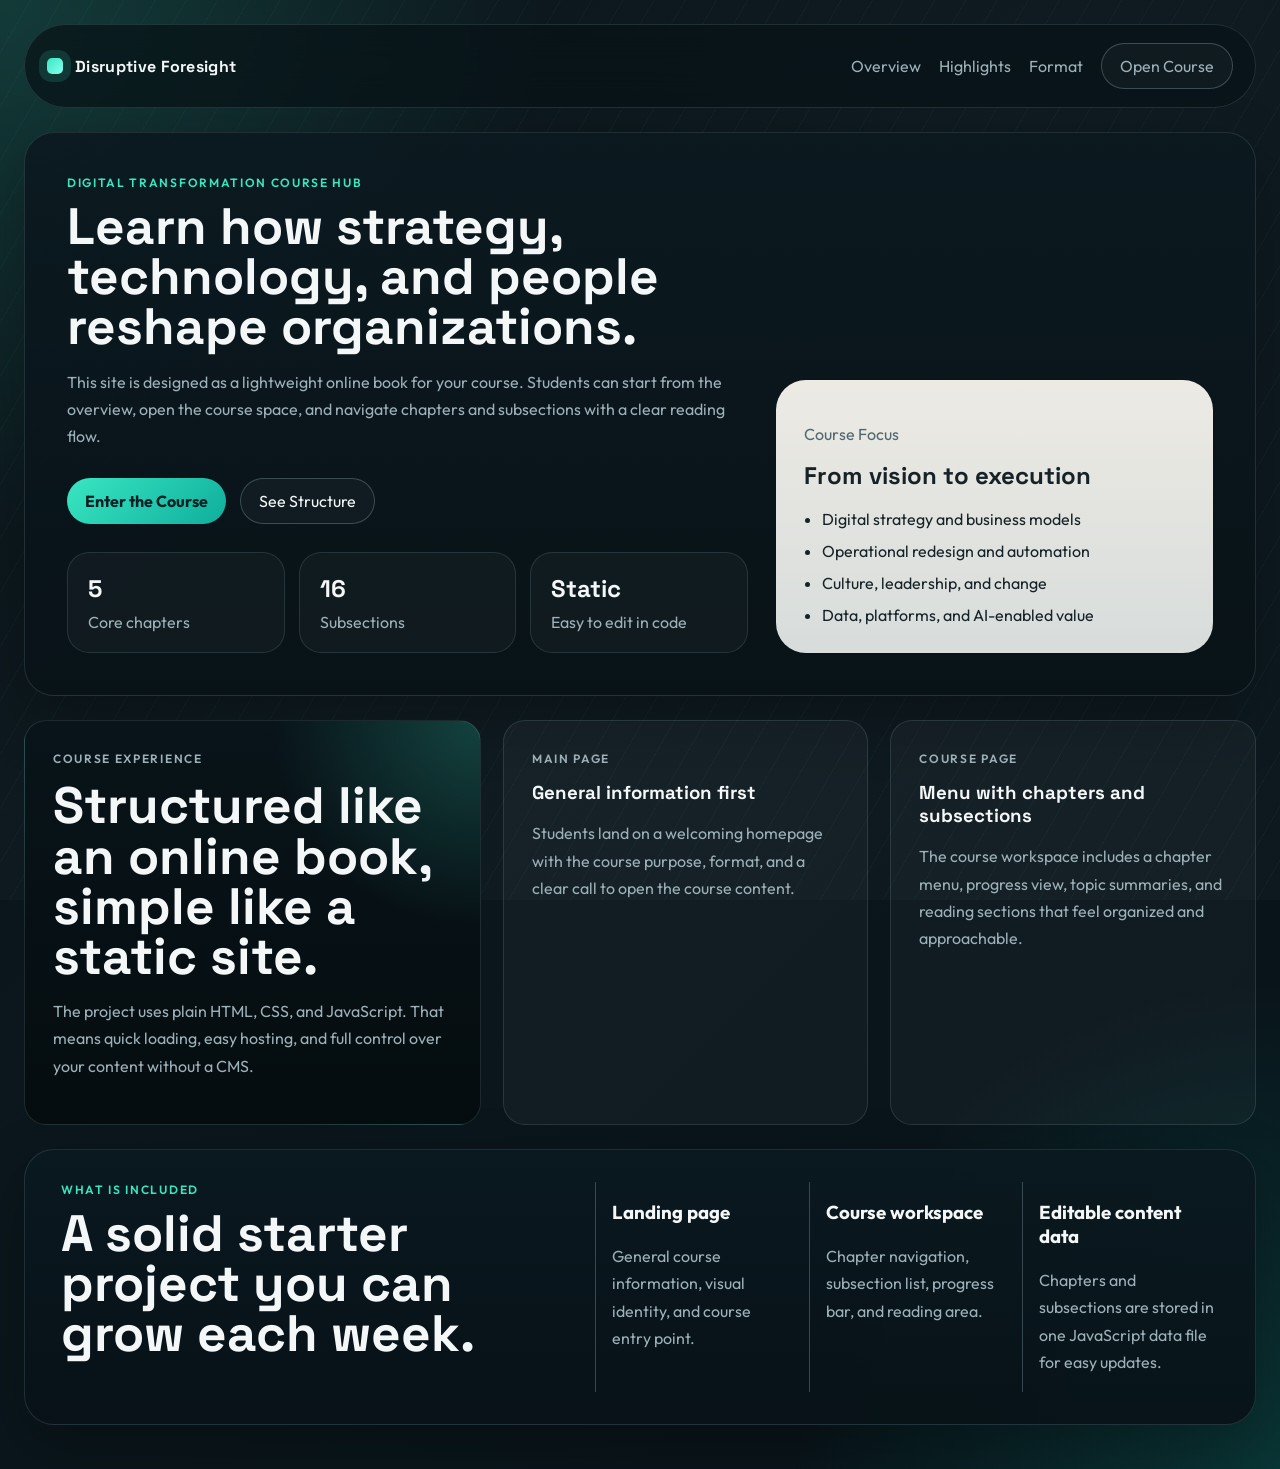
==== index.html @ 3e18d801 "Add initial Digital Transformation course site" ====
<!DOCTYPE html>
<html lang="en">
<head>
  <meta charset="UTF-8">
  <meta name="viewport" content="width=device-width, initial-scale=1.0">
  <title>Digital Transformation Course</title>
  <meta
    name="description"
    content="A modern digital transformation course hub with course overview, chapter navigation, and learning materials."
  >
  <link rel="preconnect" href="https://fonts.googleapis.com">
  <link rel="preconnect" href="https://fonts.gstatic.com" crossorigin>
  <link
    href="https://fonts.googleapis.com/css2?family=Outfit:wght@300;400;500;600;700&family=Space+Grotesk:wght@400;500;700&display=swap"
    rel="stylesheet"
  >
  <link rel="stylesheet" href="assets/css/style.css">
</head>
<body class="landing-body">
  <div class="page-shell">
    <header class="site-header">
      <a class="brand" href="index.html">
        <span class="brand-mark"></span>
        <span class="brand-text">Disruptive Foresight</span>
      </a>
      <nav class="top-nav" aria-label="Primary">
        <a href="#overview">Overview</a>
        <a href="#highlights">Highlights</a>
        <a href="#format">Format</a>
        <a class="nav-button" href="course.html">Open Course</a>
      </nav>
    </header>

    <main>
      <section class="hero-panel" id="overview">
        <div class="hero-copy">
          <p class="eyebrow">Digital Transformation Course Hub</p>
          <h1>Learn how strategy, technology, and people reshape organizations.</h1>
          <p class="hero-text">
            This site is designed as a lightweight online book for your course. Students can start
            from the overview, open the course space, and navigate chapters and subsections with a
            clear reading flow.
          </p>
          <div class="hero-actions">
            <a class="primary-button" href="course.html">Enter the Course</a>
            <a class="secondary-button" href="#highlights">See Structure</a>
          </div>
          <dl class="hero-stats">
            <div>
              <dt>5</dt>
              <dd>Core chapters</dd>
            </div>
            <div>
              <dt>16</dt>
              <dd>Subsections</dd>
            </div>
            <div>
              <dt>Static</dt>
              <dd>Easy to edit in code</dd>
            </div>
          </dl>
        </div>

        <aside class="hero-card">
          <p class="hero-card-label">Course Focus</p>
          <h2>From vision to execution</h2>
          <ul class="hero-card-list">
            <li>Digital strategy and business models</li>
            <li>Operational redesign and automation</li>
            <li>Culture, leadership, and change</li>
            <li>Data, platforms, and AI-enabled value</li>
          </ul>
        </aside>
      </section>

      <section class="feature-grid" id="highlights">
        <article class="feature-card feature-card-dark">
          <p class="eyebrow">Course Experience</p>
          <h2>Structured like an online book, simple like a static site.</h2>
          <p>
            The project uses plain HTML, CSS, and JavaScript. That means quick loading, easy
            hosting, and full control over your content without a CMS.
          </p>
        </article>

        <article class="feature-card">
          <p class="eyebrow">Main Page</p>
          <h3>General information first</h3>
          <p>
            Students land on a welcoming homepage with the course purpose, format, and a clear
            call to open the course content.
          </p>
        </article>

        <article class="feature-card">
          <p class="eyebrow">Course Page</p>
          <h3>Menu with chapters and subsections</h3>
          <p>
            The course workspace includes a chapter menu, progress view, topic summaries, and
            reading sections that feel organized and approachable.
          </p>
        </article>
      </section>

      <section class="format-panel" id="format">
        <div>
          <p class="eyebrow">What Is Included</p>
          <h2>A solid starter project you can grow each week.</h2>
        </div>
        <div class="format-list">
          <article>
            <h3>Landing page</h3>
            <p>General course information, visual identity, and course entry point.</p>
          </article>
          <article>
            <h3>Course workspace</h3>
            <p>Chapter navigation, subsection list, progress bar, and reading area.</p>
          </article>
          <article>
            <h3>Editable content data</h3>
            <p>Chapters and subsections are stored in one JavaScript data file for easy updates.</p>
          </article>
        </div>
      </section>
    </main>
  </div>
</body>
</html>
---- assets/css/style.css ----
:root {
  --bg: #09141a;
  --bg-soft: #0f1f28;
  --panel: rgba(10, 22, 29, 0.9);
  --panel-light: #f6f3ec;
  --text: #f4f7f8;
  --text-muted: #9db0b8;
  --text-dark: #162227;
  --line: rgba(140, 169, 179, 0.18);
  --line-strong: rgba(140, 169, 179, 0.35);
  --accent: #39e6c2;
  --accent-deep: #0fae9c;
  --accent-soft: rgba(57, 230, 194, 0.14);
  --shadow: 0 22px 60px rgba(0, 0, 0, 0.28);
  --radius-xl: 30px;
  --radius-lg: 22px;
  --radius-md: 16px;
  --radius-sm: 12px;
  --max-width: 1380px;
}

* {
  box-sizing: border-box;
}

html {
  scroll-behavior: smooth;
}

body {
  margin: 0;
  font-family: "Outfit", sans-serif;
  color: var(--text);
  background:
    radial-gradient(circle at top left, rgba(57, 230, 194, 0.18), transparent 28%),
    radial-gradient(circle at bottom right, rgba(15, 174, 156, 0.22), transparent 25%),
    linear-gradient(135deg, #061116 0%, #0b171d 40%, #081319 100%);
  min-height: 100vh;
}

body::before {
  content: "";
  position: fixed;
  inset: 0;
  background:
    linear-gradient(rgba(255, 255, 255, 0.02), rgba(255, 255, 255, 0.02)),
    repeating-linear-gradient(
      120deg,
      transparent 0,
      transparent 26px,
      rgba(57, 230, 194, 0.04) 26px,
      rgba(57, 230, 194, 0.04) 27px
    );
  pointer-events: none;
}

a {
  color: inherit;
  text-decoration: none;
}

button {
  font: inherit;
  border: 0;
  cursor: pointer;
}

.page-shell,
.course-layout {
  position: relative;
  z-index: 1;
}

.page-shell {
  max-width: var(--max-width);
  margin: 0 auto;
  padding: 24px;
}

.site-header {
  display: flex;
  align-items: center;
  justify-content: space-between;
  gap: 24px;
  margin-bottom: 24px;
  padding: 18px 22px;
  border: 1px solid var(--line);
  border-radius: 999px;
  background: rgba(8, 18, 23, 0.72);
  backdrop-filter: blur(18px);
}

.brand {
  display: inline-flex;
  align-items: center;
  gap: 12px;
  font-family: "Space Grotesk", sans-serif;
  font-weight: 700;
}

.brand-mark {
  width: 16px;
  height: 16px;
  border-radius: 5px;
  background:
    linear-gradient(135deg, var(--accent) 0%, #86fff0 100%);
  box-shadow: 0 0 0 8px rgba(57, 230, 194, 0.14);
}

.brand-text {
  letter-spacing: 0.02em;
}

.top-nav {
  display: flex;
  align-items: center;
  gap: 18px;
  color: var(--text-muted);
}

.top-nav a:hover,
.sidebar-link:hover {
  color: var(--text);
}

.nav-button,
.primary-button,
.secondary-button,
.ghost-button {
  display: inline-flex;
  align-items: center;
  justify-content: center;
  border-radius: 999px;
  padding: 12px 18px;
  transition: transform 0.2s ease, background 0.2s ease, color 0.2s ease;
}

.primary-button {
  background: linear-gradient(135deg, var(--accent) 0%, var(--accent-deep) 100%);
  color: #052126;
  font-weight: 700;
}

.secondary-button,
.ghost-button,
.nav-button {
  border: 1px solid var(--line-strong);
  background: rgba(255, 255, 255, 0.03);
}

.primary-button:hover,
.secondary-button:hover,
.ghost-button:hover,
.nav-button:hover {
  transform: translateY(-2px);
}

.hero-panel,
.format-panel {
  border: 1px solid var(--line);
  border-radius: var(--radius-xl);
  background: linear-gradient(180deg, rgba(11, 25, 32, 0.92), rgba(8, 18, 23, 0.92));
  box-shadow: var(--shadow);
}

.hero-panel {
  display: grid;
  grid-template-columns: 1.4fr 0.9fr;
  gap: 28px;
  padding: 42px;
  min-height: 520px;
}

.eyebrow {
  margin: 0 0 12px;
  color: var(--accent);
  text-transform: uppercase;
  letter-spacing: 0.14em;
  font-size: 0.75rem;
  font-weight: 600;
}

.hero-copy h1,
.feature-card-dark h2,
.format-panel h2 {
  margin: 0;
  font-family: "Space Grotesk", sans-serif;
  font-size: clamp(2.6rem, 4vw, 5rem);
  line-height: 0.98;
}

.hero-text,
.feature-card p,
.format-list p,
.course-summary,
.chapter-description,
.subsection-card p,
.materials-item p {
  color: var(--text-muted);
  line-height: 1.7;
}

.hero-actions {
  display: flex;
  flex-wrap: wrap;
  gap: 14px;
  margin: 28px 0;
}

.hero-stats {
  display: grid;
  grid-template-columns: repeat(3, minmax(0, 1fr));
  gap: 14px;
  margin: 0;
}

.hero-stats div,
.sidebar-note,
.feature-card,
.materials-item {
  border: 1px solid var(--line);
  border-radius: var(--radius-lg);
  background: rgba(255, 255, 255, 0.03);
}

.hero-stats div {
  padding: 20px;
}

.hero-stats dt {
  font-family: "Space Grotesk", sans-serif;
  font-size: 1.5rem;
  font-weight: 700;
}

.hero-stats dd {
  margin: 8px 0 0;
  color: var(--text-muted);
}

.hero-card {
  align-self: end;
  padding: 28px;
  border-radius: var(--radius-xl);
  background:
    linear-gradient(180deg, rgba(246, 243, 236, 0.96), rgba(233, 238, 236, 0.92));
  color: var(--text-dark);
}

.hero-card-label,
.meta-label,
.sidebar-label,
.progress-header span,
.breadcrumbs {
  color: #4f676f;
}

.hero-card h2,
.feature-card h3,
.course-topbar h1,
.progress-card h2,
.content-card h2,
.materials-card h2 {
  margin: 0 0 12px;
  font-family: "Space Grotesk", sans-serif;
}

.hero-card-list {
  display: grid;
  gap: 12px;
  padding-left: 18px;
  margin: 18px 0 0;
}

.feature-grid {
  display: grid;
  grid-template-columns: 1.25fr 1fr 1fr;
  gap: 22px;
  margin: 24px 0;
}

.feature-card {
  padding: 28px;
}

.feature-card-dark {
  background:
    radial-gradient(circle at right top, rgba(57, 230, 194, 0.22), transparent 34%),
    linear-gradient(180deg, rgba(9, 20, 26, 0.95), rgba(5, 12, 15, 0.95));
}

.format-panel {
  display: grid;
  grid-template-columns: 0.9fr 1.1fr;
  gap: 24px;
  padding: 32px 36px;
  margin-bottom: 20px;
}

.format-list {
  display: grid;
  grid-template-columns: repeat(3, minmax(0, 1fr));
  gap: 16px;
}

.format-list article {
  border-left: 1px solid var(--line-strong);
  padding-left: 16px;
}

.course-body {
  padding: 24px;
}

.course-layout {
  display: grid;
  grid-template-columns: 320px 1fr;
  gap: 24px;
  max-width: 1520px;
  margin: 0 auto;
}

.sidebar,
.course-main {
  min-width: 0;
}

.sidebar {
  position: sticky;
  top: 24px;
  align-self: start;
  display: grid;
  gap: 20px;
  padding: 28px 22px;
  border: 1px solid var(--line);
  border-radius: var(--radius-xl);
  background: rgba(8, 18, 23, 0.88);
  backdrop-filter: blur(18px);
}

.sidebar-block {
  display: grid;
  gap: 12px;
}

.sidebar-link,
.chapter-link {
  display: block;
  border-radius: var(--radius-sm);
  padding: 12px 14px;
  color: var(--text-muted);
}

.sidebar-link.is-active,
.chapter-link.is-active {
  background: linear-gradient(135deg, rgba(57, 230, 194, 0.18), rgba(57, 230, 194, 0.08));
  color: var(--text);
  border: 1px solid rgba(57, 230, 194, 0.24);
}

.sidebar-heading-row {
  display: flex;
  justify-content: space-between;
  align-items: center;
}

.sidebar-count {
  font-size: 0.85rem;
  color: var(--text-muted);
}

.chapter-menu {
  display: grid;
  gap: 8px;
}

.chapter-group {
  display: grid;
  gap: 8px;
}

.sidebar-note {
  padding: 18px;
}

.sidebar-note code {
  font-family: inherit;
  color: var(--text);
}

.subchapter-list {
  display: grid;
  gap: 6px;
  margin: -2px 0 6px;
  padding-left: 12px;
  border-left: 1px solid rgba(57, 230, 194, 0.16);
}

.subchapter-link {
  display: block;
  padding: 8px 10px;
  border-radius: 10px;
  color: #8eb0b8;
  background: transparent;
  text-align: left;
}

.subchapter-link:hover {
  color: var(--text);
  background: rgba(255, 255, 255, 0.04);
}

.course-main {
  display: grid;
  gap: 24px;
}

.course-topbar,
.spotlight-card,
.progress-card,
.content-card,
.materials-card {
  border: 1px solid var(--line);
  border-radius: var(--radius-xl);
  background: rgba(8, 18, 23, 0.88);
  box-shadow: var(--shadow);
}

.course-topbar {
  display: flex;
  align-items: end;
  justify-content: space-between;
  gap: 20px;
  padding: 28px 30px;
}

.breadcrumbs {
  margin: 0 0 10px;
  text-transform: uppercase;
  letter-spacing: 0.08em;
  font-size: 0.8rem;
}

.course-topbar h1 {
  font-size: clamp(2rem, 3vw, 3.4rem);
}

.course-grid,
.content-grid {
  display: grid;
  grid-template-columns: 1.4fr 0.8fr;
  gap: 24px;
}

.spotlight-card {
  overflow: hidden;
}

.spotlight-visual {
  min-height: 320px;
  padding: 28px;
  background:
    radial-gradient(circle at 70% 30%, rgba(57, 230, 194, 0.45), transparent 22%),
    linear-gradient(135deg, rgba(8, 18, 23, 0.2), rgba(8, 18, 23, 0.82)),
    linear-gradient(160deg, #10222a 0%, #081319 50%, #0e2a32 100%);
  display: flex;
  align-items: end;
}

.spotlight-overlay {
  max-width: 520px;
}

.spotlight-overlay h2 {
  margin: 0 0 10px;
  font-family: "Space Grotesk", sans-serif;
  font-size: clamp(2rem, 2.8vw, 3.3rem);
}

.spotlight-overlay p:last-child {
  color: #d7e3e7;
  line-height: 1.7;
}

.spotlight-meta {
  display: grid;
  grid-template-columns: repeat(3, minmax(0, 1fr));
  gap: 1px;
  background: var(--line);
}

.spotlight-meta > div {
  padding: 18px 20px;
  background: rgba(8, 18, 23, 0.95);
}

.progress-card,
.materials-card {
  padding: 24px;
}

.progress-header {
  display: flex;
  align-items: center;
  justify-content: space-between;
  gap: 16px;
  margin-bottom: 16px;
}

.progress-bar {
  height: 10px;
  border-radius: 999px;
  background: rgba(255, 255, 255, 0.08);
  overflow: hidden;
}

.progress-bar span {
  display: block;
  height: 100%;
  width: 0;
  border-radius: inherit;
  background: linear-gradient(90deg, var(--accent) 0%, #8effeb 100%);
}

.progress-list {
  display: grid;
  gap: 10px;
  padding-left: 0;
  margin: 18px 0 0;
  list-style: none;
}

.progress-list li {
  display: flex;
  align-items: center;
  gap: 12px;
  color: var(--text-muted);
}

.progress-marker {
  width: 14px;
  height: 14px;
  border-radius: 50%;
  border: 2px solid rgba(255, 255, 255, 0.2);
  flex: 0 0 auto;
}

.progress-marker.is-complete {
  border-color: var(--accent);
  background: var(--accent);
  box-shadow: 0 0 0 5px rgba(57, 230, 194, 0.1);
}

.content-card {
  padding: 28px 30px;
}

.content-card-header {
  display: flex;
  align-items: start;
  justify-content: space-between;
  gap: 18px;
  margin-bottom: 8px;
}

.subsection-list {
  display: grid;
  gap: 14px;
  margin-top: 22px;
}

.subsection-card {
  padding: 20px;
  border: 1px solid var(--line);
  border-radius: var(--radius-lg);
  background: rgba(255, 255, 255, 0.03);
  scroll-margin-top: 24px;
}

.subsection-card h3 {
  margin: 0 0 10px;
  font-size: 1.05rem;
}

.subsection-tag {
  display: inline-flex;
  margin-top: 8px;
  padding: 6px 10px;
  border-radius: 999px;
  background: var(--accent-soft);
  color: var(--accent);
  font-size: 0.8rem;
  font-weight: 600;
}

.materials-list {
  display: grid;
  gap: 14px;
}

.materials-item {
  padding: 18px;
}

.materials-item h3 {
  margin: 0 0 8px;
  font-size: 1rem;
}

.materials-item span {
  color: var(--accent);
  font-size: 0.85rem;
  font-weight: 600;
}

.is-collapsed .subsection-card:not(:first-child) {
  display: none;
}

@media (max-width: 1180px) {
  .hero-panel,
  .feature-grid,
  .format-panel,
  .course-layout,
  .course-grid,
  .content-grid {
    grid-template-columns: 1fr;
  }

  .sidebar {
    position: static;
  }

  .spotlight-meta,
  .format-list,
  .hero-stats {
    grid-template-columns: 1fr;
  }
}

@media (max-width: 780px) {
  .page-shell,
  .course-body {
    padding: 16px;
  }

  .site-header,
  .course-topbar,
  .content-card-header {
    flex-direction: column;
    align-items: start;
  }

  .top-nav {
    flex-wrap: wrap;
  }

  .hero-panel,
  .format-panel,
  .content-card,
  .progress-card,
  .materials-card,
  .sidebar {
    padding: 22px;
  }
}
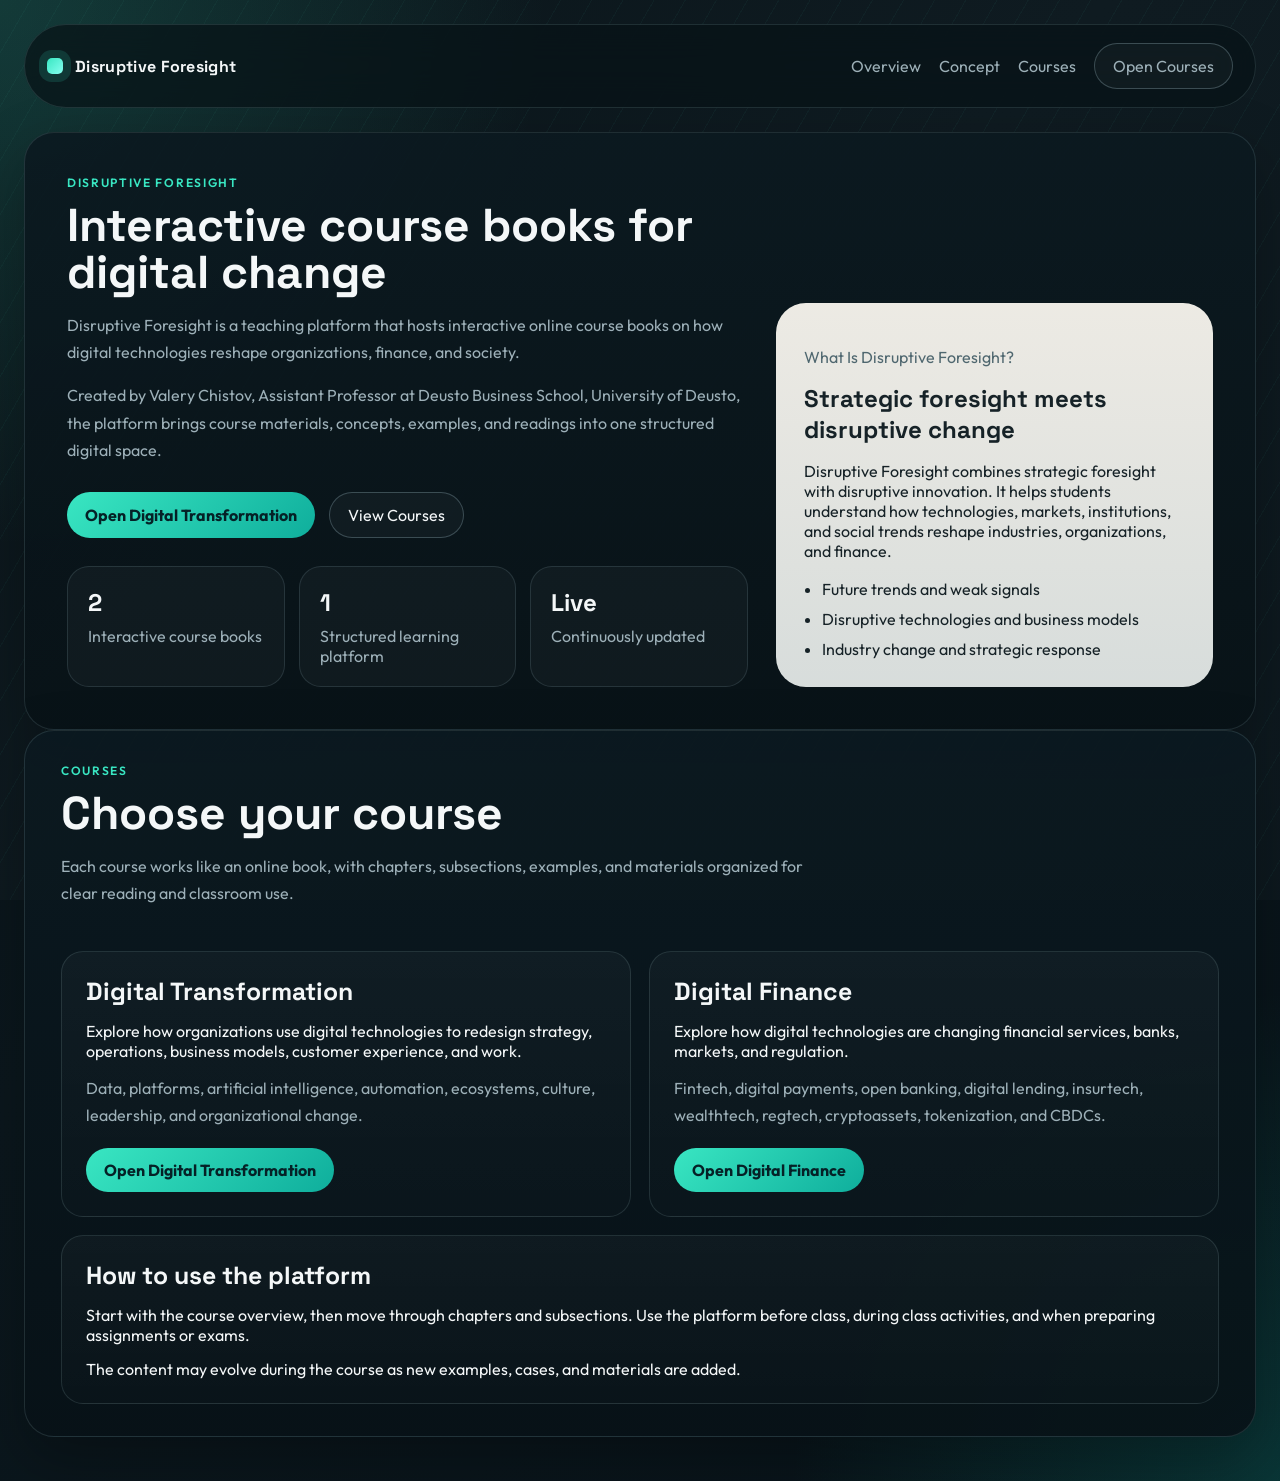
==== commit c0eff412: "Refine landing page and add course entry pages" ====
--- a/index.html
+++ b/index.html
@@ -3,10 +3,10 @@
 <head>
   <meta charset="UTF-8">
   <meta name="viewport" content="width=device-width, initial-scale=1.0">
-  <title>Digital Transformation Course</title>
+  <title>Disruptive Foresight</title>
   <meta
     name="description"
-    content="A modern digital transformation course hub with course overview, chapter navigation, and learning materials."
+    content="Interactive course books on digital transformation and digital finance."
   >
   <link rel="preconnect" href="https://fonts.googleapis.com">
   <link rel="preconnect" href="https://fonts.gstatic.com" crossorigin>
@@ -25,100 +25,111 @@
       </a>
       <nav class="top-nav" aria-label="Primary">
         <a href="#overview">Overview</a>
-        <a href="#highlights">Highlights</a>
-        <a href="#format">Format</a>
-        <a class="nav-button" href="course.html">Open Course</a>
+        <a href="#concept">Concept</a>
+        <a href="#courses">Courses</a>
+        <a class="nav-button" href="#courses">Open Courses</a>
       </nav>
     </header>
 
     <main>
       <section class="hero-panel" id="overview">
         <div class="hero-copy">
-          <p class="eyebrow">Digital Transformation Course Hub</p>
-          <h1>Learn how strategy, technology, and people reshape organizations.</h1>
+          <p class="eyebrow">Disruptive Foresight</p>
+          <h1>Interactive course books for digital change</h1>
           <p class="hero-text">
-            This site is designed as a lightweight online book for your course. Students can start
-            from the overview, open the course space, and navigate chapters and subsections with a
-            clear reading flow.
+            Disruptive Foresight is a teaching platform that hosts interactive online course books
+            on how digital technologies reshape organizations, finance, and society.
+          </p>
+          <p class="hero-text">
+            Created by Valery Chistov, Assistant Professor at Deusto Business School, University of
+            Deusto, the platform brings course materials, concepts, examples, and readings into
+            one structured digital space.
           </p>
           <div class="hero-actions">
-            <a class="primary-button" href="course.html">Enter the Course</a>
-            <a class="secondary-button" href="#highlights">See Structure</a>
+            <a class="primary-button" href="digital-transformation.html">Open Digital Transformation</a>
+            <a class="secondary-button" href="#courses">View Courses</a>
           </div>
           <dl class="hero-stats">
             <div>
-              <dt>5</dt>
-              <dd>Core chapters</dd>
+              <dt>2</dt>
+              <dd>Interactive course books</dd>
             </div>
             <div>
-              <dt>16</dt>
-              <dd>Subsections</dd>
+              <dt>1</dt>
+              <dd>Structured learning platform</dd>
             </div>
             <div>
-              <dt>Static</dt>
-              <dd>Easy to edit in code</dd>
+              <dt>Live</dt>
+              <dd>Continuously updated</dd>
             </div>
           </dl>
         </div>
 
-        <aside class="hero-card">
-          <p class="hero-card-label">Course Focus</p>
-          <h2>From vision to execution</h2>
+        <aside class="hero-card" id="concept">
+          <p class="hero-card-label">What Is Disruptive Foresight?</p>
+          <h2>Strategic foresight meets disruptive change</h2>
+          <p>
+            Disruptive Foresight combines strategic foresight with disruptive innovation. It helps
+            students understand how technologies, markets, institutions, and social trends reshape
+            industries, organizations, and finance.
+          </p>
           <ul class="hero-card-list">
-            <li>Digital strategy and business models</li>
-            <li>Operational redesign and automation</li>
-            <li>Culture, leadership, and change</li>
-            <li>Data, platforms, and AI-enabled value</li>
+            <li>Future trends and weak signals</li>
+            <li>Disruptive technologies and business models</li>
+            <li>Industry change and strategic response</li>
           </ul>
         </aside>
       </section>
 
-      <section class="feature-grid" id="highlights">
-        <article class="feature-card feature-card-dark">
-          <p class="eyebrow">Course Experience</p>
-          <h2>Structured like an online book, simple like a static site.</h2>
-          <p>
-            The project uses plain HTML, CSS, and JavaScript. That means quick loading, easy
-            hosting, and full control over your content without a CMS.
+      <section class="format-panel" id="courses">
+        <div class="section-intro">
+          <p class="eyebrow">Courses</p>
+          <h2>Choose your course</h2>
+          <p class="section-text">
+            Each course works like an online book, with chapters, subsections, examples, and
+            materials organized for clear reading and classroom use.
           </p>
-        </article>
+        </div>
+        <div class="course-entry-grid">
+          <article class="course-entry-card">
+            <h3>Digital Transformation</h3>
+            <p>
+              Explore how organizations use digital technologies to redesign strategy, operations,
+              business models, customer experience, and work.
+            </p>
+            <p class="topics-line">
+              Data, platforms, artificial intelligence, automation, ecosystems, culture,
+              leadership, and organizational change.
+            </p>
+            <a class="primary-button course-button" href="digital-transformation.html">
+              Open Digital Transformation
+            </a>
+          </article>
 
-        <article class="feature-card">
-          <p class="eyebrow">Main Page</p>
-          <h3>General information first</h3>
-          <p>
-            Students land on a welcoming homepage with the course purpose, format, and a clear
-            call to open the course content.
-          </p>
-        </article>
+          <article class="course-entry-card">
+            <h3>Digital Finance</h3>
+            <p>
+              Explore how digital technologies are changing financial services, banks, markets,
+              and regulation.
+            </p>
+            <p class="topics-line">
+              Fintech, digital payments, open banking, digital lending, insurtech, wealthtech,
+              regtech, cryptoassets, tokenization, and CBDCs.
+            </p>
+            <a class="primary-button course-button" href="digital-finance.html">
+              Open Digital Finance
+            </a>
+          </article>
 
-        <article class="feature-card">
-          <p class="eyebrow">Course Page</p>
-          <h3>Menu with chapters and subsections</h3>
-          <p>
-            The course workspace includes a chapter menu, progress view, topic summaries, and
-            reading sections that feel organized and approachable.
-          </p>
-        </article>
-      </section>
-
-      <section class="format-panel" id="format">
-        <div>
-          <p class="eyebrow">What Is Included</p>
-          <h2>A solid starter project you can grow each week.</h2>
-        </div>
-        <div class="format-list">
-          <article>
-            <h3>Landing page</h3>
-            <p>General course information, visual identity, and course entry point.</p>
-          </article>
-          <article>
-            <h3>Course workspace</h3>
-            <p>Chapter navigation, subsection list, progress bar, and reading area.</p>
-          </article>
-          <article>
-            <h3>Editable content data</h3>
-            <p>Chapters and subsections are stored in one JavaScript data file for easy updates.</p>
+          <article class="course-entry-card course-entry-card-wide">
+            <h3>How to use the platform</h3>
+            <p>
+              Start with the course overview, then move through chapters and subsections. Use the
+              platform before class, during class activities, and when preparing assignments or exams.
+            </p>
+            <p>
+              The content may evolve during the course as new examples, cases, and materials are added.
+            </p>
           </article>
         </div>
       </section>
--- a/assets/css/style.css
+++ b/assets/css/style.css
@@ -185,8 +185,8 @@
 .format-panel h2 {
   margin: 0;
   font-family: "Space Grotesk", sans-serif;
-  font-size: clamp(2.6rem, 4vw, 5rem);
-  line-height: 0.98;
+  font-size: clamp(2.4rem, 3.6vw, 4.35rem);
+  line-height: 1.02;
 }
 
 .hero-text,
@@ -267,7 +267,7 @@
 
 .hero-card-list {
   display: grid;
-  gap: 12px;
+  gap: 10px;
   padding-left: 18px;
   margin: 18px 0 0;
 }
@@ -291,21 +291,62 @@
 
 .format-panel {
   display: grid;
-  grid-template-columns: 0.9fr 1.1fr;
-  gap: 24px;
+  gap: 28px;
   padding: 32px 36px;
   margin-bottom: 20px;
 }
 
-.format-list {
-  display: grid;
-  grid-template-columns: repeat(3, minmax(0, 1fr));
-  gap: 16px;
-}
-
-.format-list article {
-  border-left: 1px solid var(--line-strong);
-  padding-left: 16px;
+.section-intro {
+  max-width: 760px;
+}
+
+.section-text,
+.topics-line {
+  color: var(--text-muted);
+  line-height: 1.7;
+}
+
+.course-entry-grid {
+  display: grid;
+  grid-template-columns: repeat(2, minmax(0, 1fr));
+  gap: 18px;
+}
+
+.course-entry-card {
+  display: grid;
+  gap: 14px;
+  padding: 24px;
+  border: 1px solid var(--line);
+  border-radius: var(--radius-lg);
+  background:
+    linear-gradient(180deg, rgba(255, 255, 255, 0.03), rgba(255, 255, 255, 0.01));
+}
+
+.course-entry-card h3 {
+  margin: 0;
+  font-family: "Space Grotesk", sans-serif;
+  font-size: 1.55rem;
+}
+
+.course-entry-card p {
+  margin: 0;
+}
+
+.course-entry-card-wide {
+  grid-column: 1 / -1;
+}
+
+.course-button {
+  justify-self: start;
+  margin-top: 4px;
+}
+
+.course-layout-single {
+  grid-template-columns: 320px minmax(0, 1fr);
+}
+
+.content-grid-wide {
+  grid-template-columns: 1.2fr 0.8fr;
 }
 
 .course-body {
@@ -619,7 +660,6 @@
 
 @media (max-width: 1180px) {
   .hero-panel,
-  .feature-grid,
   .format-panel,
   .course-layout,
   .course-grid,
@@ -632,9 +672,13 @@
   }
 
   .spotlight-meta,
-  .format-list,
+  .course-entry-grid,
   .hero-stats {
     grid-template-columns: 1fr;
+  }
+
+  .course-entry-card-wide {
+    grid-column: auto;
   }
 }
 
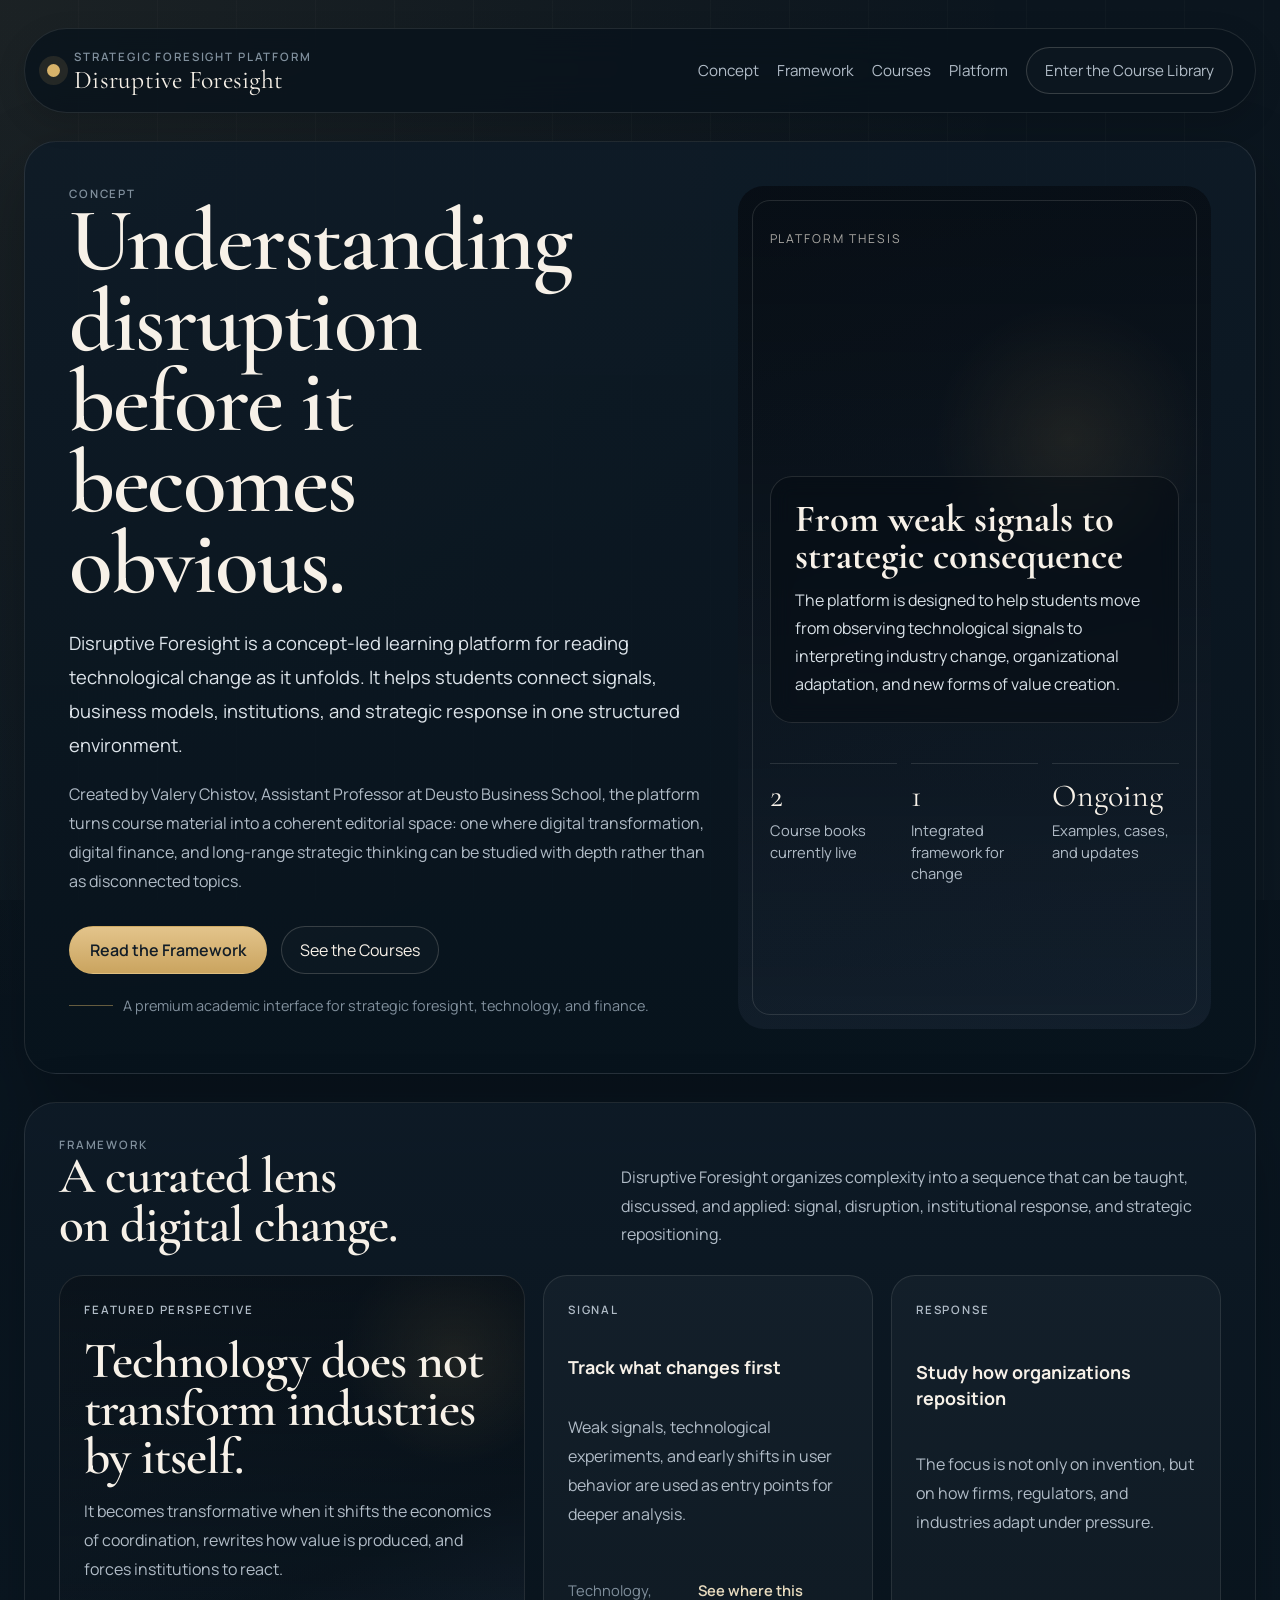
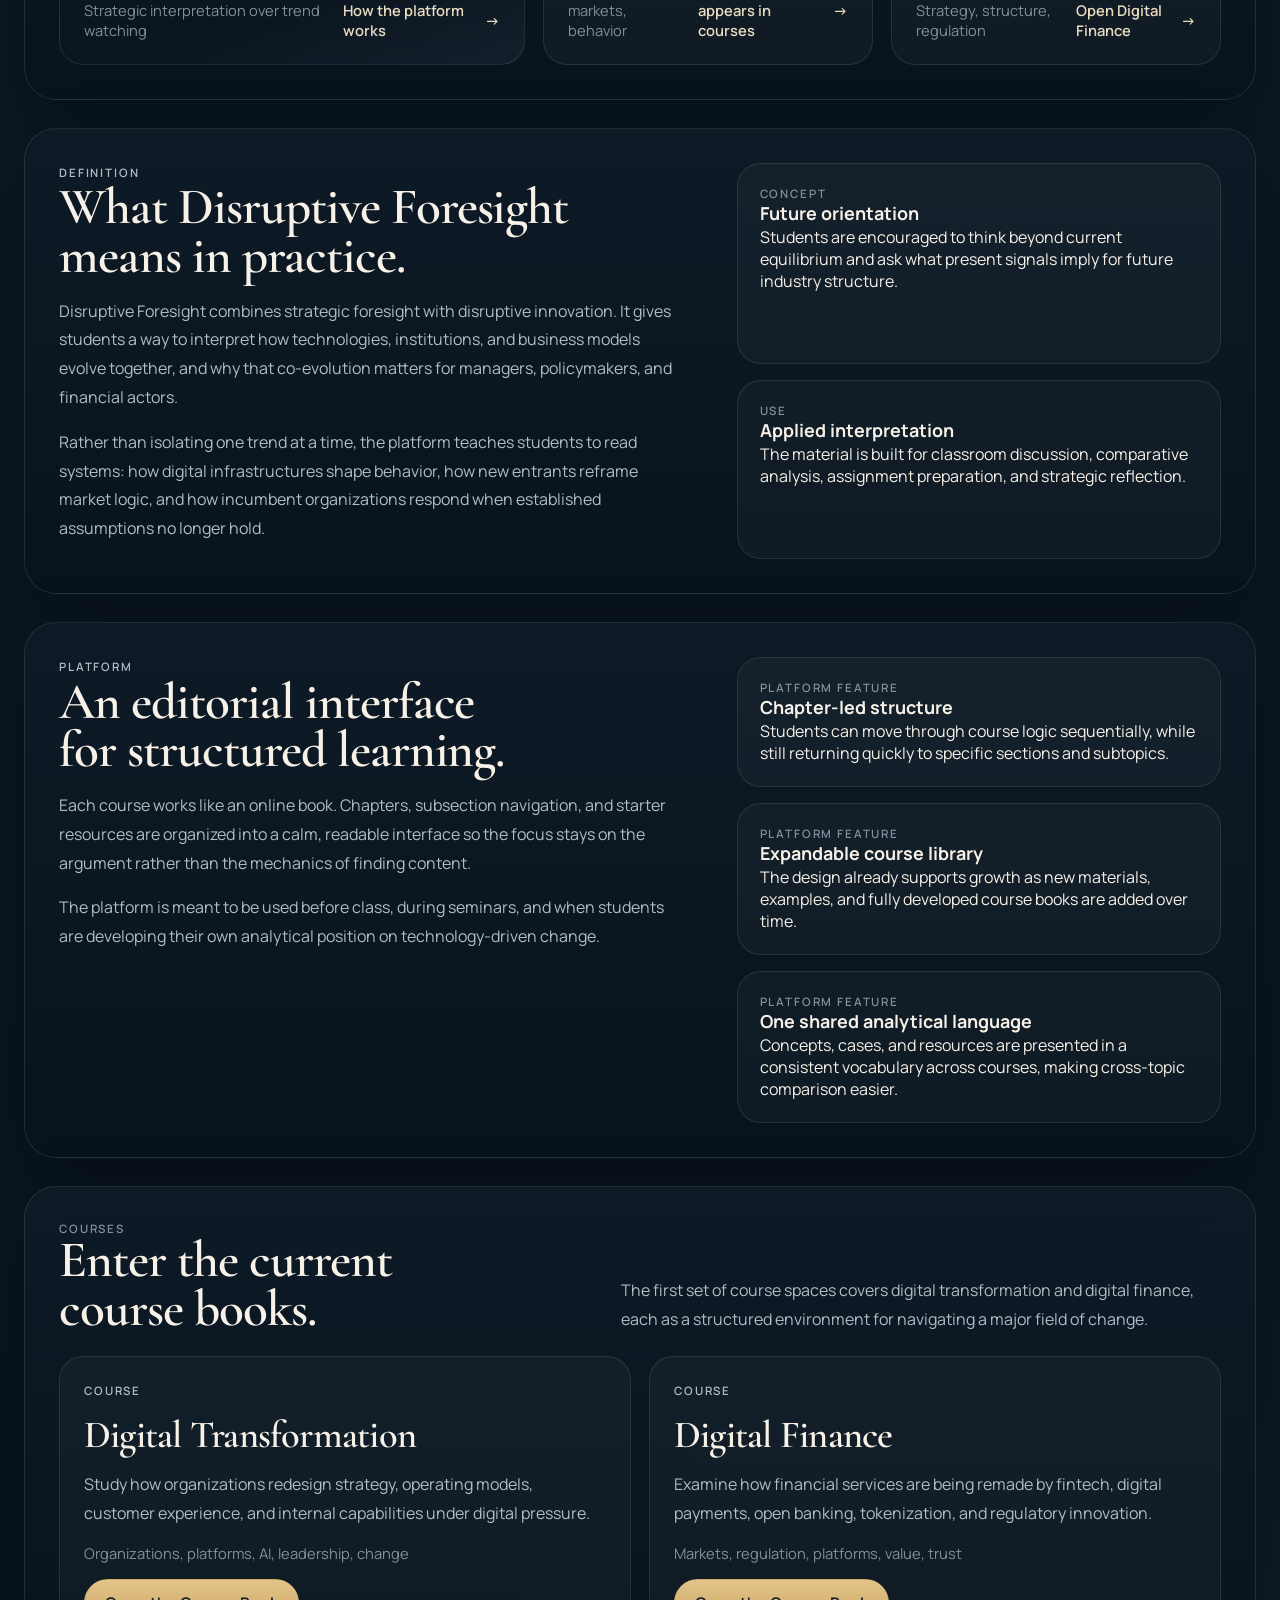
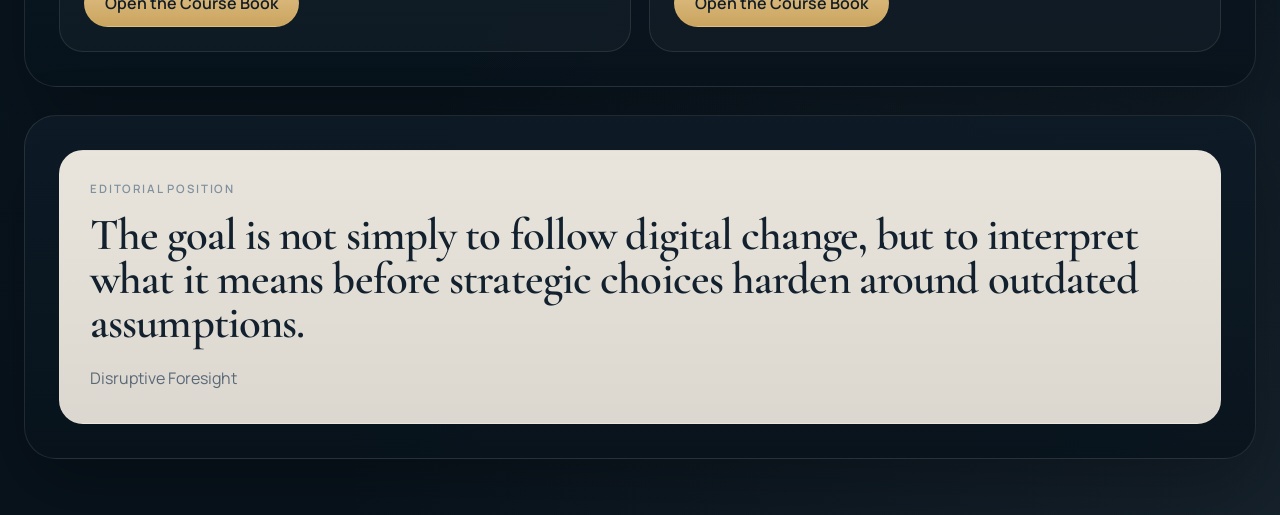
==== commit 7c67fc29: "Redesign site with premium editorial experience" ====
--- a/index.html
+++ b/index.html
@@ -6,12 +6,12 @@
   <title>Disruptive Foresight</title>
   <meta
     name="description"
-    content="Interactive course books on digital transformation and digital finance."
+    content="Disruptive Foresight is a concept-first platform for understanding how digital technologies reshape organizations, finance, and society through structured course books."
   >
   <link rel="preconnect" href="https://fonts.googleapis.com">
   <link rel="preconnect" href="https://fonts.gstatic.com" crossorigin>
   <link
-    href="https://fonts.googleapis.com/css2?family=Outfit:wght@300;400;500;600;700&family=Space+Grotesk:wght@400;500;700&display=swap"
+    href="https://fonts.googleapis.com/css2?family=Cormorant+Garamond:wght@500;600;700&family=Manrope:wght@400;500;600;700&display=swap"
     rel="stylesheet"
   >
   <link rel="stylesheet" href="assets/css/style.css">
@@ -20,117 +20,262 @@
   <div class="page-shell">
     <header class="site-header">
       <a class="brand" href="index.html">
-        <span class="brand-mark"></span>
-        <span class="brand-text">Disruptive Foresight</span>
+        <span class="brand-mark" aria-hidden="true"></span>
+        <span class="brand-lockup">
+          <span class="brand-overline">Strategic Foresight Platform</span>
+          <span class="brand-text">Disruptive Foresight</span>
+        </span>
       </a>
       <nav class="top-nav" aria-label="Primary">
-        <a href="#overview">Overview</a>
         <a href="#concept">Concept</a>
+        <a href="#framework">Framework</a>
         <a href="#courses">Courses</a>
-        <a class="nav-button" href="#courses">Open Courses</a>
+        <a href="#platform">Platform</a>
+        <a class="nav-button" href="digital-transformation.html">Enter the Course Library</a>
       </nav>
     </header>
 
-    <main>
-      <section class="hero-panel" id="overview">
+    <main class="page-main">
+      <section class="hero-editorial" id="concept">
         <div class="hero-copy">
-          <p class="eyebrow">Disruptive Foresight</p>
-          <h1>Interactive course books for digital change</h1>
-          <p class="hero-text">
-            Disruptive Foresight is a teaching platform that hosts interactive online course books
-            on how digital technologies reshape organizations, finance, and society.
-          </p>
-          <p class="hero-text">
-            Created by Valery Chistov, Assistant Professor at Deusto Business School, University of
-            Deusto, the platform brings course materials, concepts, examples, and readings into
-            one structured digital space.
+          <p class="eyebrow">Concept</p>
+          <h1>Understanding disruption before it becomes obvious.</h1>
+          <p class="hero-lead">
+            Disruptive Foresight is a concept-led learning platform for reading technological
+            change as it unfolds. It helps students connect signals, business models,
+            institutions, and strategic response in one structured environment.
+          </p>
+          <p class="hero-detail">
+            Created by Valery Chistov, Assistant Professor at Deusto Business School, the platform
+            turns course material into a coherent editorial space: one where digital transformation,
+            digital finance, and long-range strategic thinking can be studied with depth rather than
+            as disconnected topics.
           </p>
           <div class="hero-actions">
-            <a class="primary-button" href="digital-transformation.html">Open Digital Transformation</a>
-            <a class="secondary-button" href="#courses">View Courses</a>
-          </div>
-          <dl class="hero-stats">
-            <div>
-              <dt>2</dt>
-              <dd>Interactive course books</dd>
+            <a class="primary-button" href="#framework">Read the Framework</a>
+            <a class="secondary-button" href="#courses">See the Courses</a>
+          </div>
+          <p class="hero-note">A premium academic interface for strategic foresight, technology, and finance.</p>
+        </div>
+
+        <aside class="hero-side" aria-label="Editorial framing">
+          <div class="hero-frame">
+            <div class="hero-frame-content">
+              <p class="hero-frame-kicker">Platform Thesis</p>
+              <div class="hero-frame-card">
+                <h2>From weak signals to strategic consequence</h2>
+                <p>
+                  The platform is designed to help students move from observing technological
+                  signals to interpreting industry change, organizational adaptation, and new forms
+                  of value creation.
+                </p>
+              </div>
+              <dl class="hero-mini-stats">
+                <div>
+                  <dt>2</dt>
+                  <dd>Course books currently live</dd>
+                </div>
+                <div>
+                  <dt>1</dt>
+                  <dd>Integrated framework for change</dd>
+                </div>
+                <div>
+                  <dt>Ongoing</dt>
+                  <dd>Examples, cases, and updates</dd>
+                </div>
+              </dl>
             </div>
-            <div>
-              <dt>1</dt>
-              <dd>Structured learning platform</dd>
-            </div>
-            <div>
-              <dt>Live</dt>
-              <dd>Continuously updated</dd>
-            </div>
-          </dl>
-        </div>
-
-        <aside class="hero-card" id="concept">
-          <p class="hero-card-label">What Is Disruptive Foresight?</p>
-          <h2>Strategic foresight meets disruptive change</h2>
-          <p>
-            Disruptive Foresight combines strategic foresight with disruptive innovation. It helps
-            students understand how technologies, markets, institutions, and social trends reshape
-            industries, organizations, and finance.
-          </p>
-          <ul class="hero-card-list">
-            <li>Future trends and weak signals</li>
-            <li>Disruptive technologies and business models</li>
-            <li>Industry change and strategic response</li>
-          </ul>
+          </div>
         </aside>
       </section>
 
-      <section class="format-panel" id="courses">
-        <div class="section-intro">
-          <p class="eyebrow">Courses</p>
-          <h2>Choose your course</h2>
+      <section class="story-grid-section" id="framework">
+        <div class="section-header">
+          <div>
+            <p class="section-label">Framework</p>
+            <h2 class="section-heading">A curated lens on digital change.</h2>
+          </div>
           <p class="section-text">
-            Each course works like an online book, with chapters, subsections, examples, and
-            materials organized for clear reading and classroom use.
-          </p>
-        </div>
-        <div class="course-entry-grid">
-          <article class="course-entry-card">
+            Disruptive Foresight organizes complexity into a sequence that can be taught, discussed,
+            and applied: signal, disruption, institutional response, and strategic repositioning.
+          </p>
+        </div>
+
+        <div class="story-grid">
+          <article class="story-card story-card-featured">
+            <p class="section-label">Featured Perspective</p>
+            <h2>Technology does not transform industries by itself.</h2>
+            <p>
+              It becomes transformative when it shifts the economics of coordination, rewrites how
+              value is produced, and forces institutions to react.
+            </p>
+            <footer>
+              <span>Strategic interpretation over trend watching</span>
+              <a class="text-link" href="#platform">How the platform works</a>
+            </footer>
+          </article>
+
+          <article class="story-card">
+            <p class="section-label">Signal</p>
+            <h3>Track what changes first</h3>
+            <p>
+              Weak signals, technological experiments, and early shifts in user behavior are used as
+              entry points for deeper analysis.
+            </p>
+            <footer>
+              <span>Technology, markets, behavior</span>
+              <a class="text-link" href="#courses">See where this appears in courses</a>
+            </footer>
+          </article>
+
+          <article class="story-card">
+            <p class="section-label">Response</p>
+            <h3>Study how organizations reposition</h3>
+            <p>
+              The focus is not only on invention, but on how firms, regulators, and industries adapt
+              under pressure.
+            </p>
+            <footer>
+              <span>Strategy, structure, regulation</span>
+              <a class="text-link" href="digital-finance.html">Open Digital Finance</a>
+            </footer>
+          </article>
+        </div>
+      </section>
+
+      <section class="definition-section">
+        <div class="definition-layout">
+          <div class="definition-main">
+            <p class="section-label">Definition</p>
+            <h2 class="section-heading">What Disruptive Foresight means in practice.</h2>
+            <p>
+              Disruptive Foresight combines strategic foresight with disruptive innovation. It gives
+              students a way to interpret how technologies, institutions, and business models evolve
+              together, and why that co-evolution matters for managers, policymakers, and financial
+              actors.
+            </p>
+            <p>
+              Rather than isolating one trend at a time, the platform teaches students to read
+              systems: how digital infrastructures shape behavior, how new entrants reframe market
+              logic, and how incumbent organizations respond when established assumptions no longer hold.
+            </p>
+          </div>
+
+          <div class="definition-side">
+            <article class="definition-card">
+              <p class="section-label">Concept</p>
+              <h3>Future orientation</h3>
+              <p>
+                Students are encouraged to think beyond current equilibrium and ask what present
+                signals imply for future industry structure.
+              </p>
+            </article>
+            <article class="definition-card">
+              <p class="section-label">Use</p>
+              <h3>Applied interpretation</h3>
+              <p>
+                The material is built for classroom discussion, comparative analysis, assignment
+                preparation, and strategic reflection.
+              </p>
+            </article>
+          </div>
+        </div>
+      </section>
+
+      <section class="method-section" id="platform">
+        <div class="method-layout">
+          <div class="method-callout">
+            <p class="section-label">Platform</p>
+            <h2 class="section-heading">An editorial interface for structured learning.</h2>
+            <p>
+              Each course works like an online book. Chapters, subsection navigation, and starter
+              resources are organized into a calm, readable interface so the focus stays on the
+              argument rather than the mechanics of finding content.
+            </p>
+            <p>
+              The platform is meant to be used before class, during seminars, and when students are
+              developing their own analytical position on technology-driven change.
+            </p>
+          </div>
+
+          <div class="method-grid">
+            <article class="method-card">
+              <p class="section-label">Platform Feature</p>
+              <h3>Chapter-led structure</h3>
+              <p>
+                Students can move through course logic sequentially, while still returning quickly to
+                specific sections and subtopics.
+              </p>
+            </article>
+            <article class="method-card">
+              <p class="section-label">Platform Feature</p>
+              <h3>Expandable course library</h3>
+              <p>
+                The design already supports growth as new materials, examples, and fully developed
+                course books are added over time.
+              </p>
+            </article>
+            <article class="method-card">
+              <p class="section-label">Platform Feature</p>
+              <h3>One shared analytical language</h3>
+              <p>
+                Concepts, cases, and resources are presented in a consistent vocabulary across
+                courses, making cross-topic comparison easier.
+              </p>
+            </article>
+          </div>
+        </div>
+      </section>
+
+      <section class="course-section" id="courses">
+        <div class="section-header">
+          <div>
+            <p class="section-label">Courses</p>
+            <h2 class="section-heading">Enter the current course books.</h2>
+          </div>
+          <p class="section-text">
+            The first set of course spaces covers digital transformation and digital finance, each as
+            a structured environment for navigating a major field of change.
+          </p>
+        </div>
+
+        <div class="course-grid-home">
+          <article class="course-card">
+            <p class="section-label">Course</p>
             <h3>Digital Transformation</h3>
             <p>
-              Explore how organizations use digital technologies to redesign strategy, operations,
-              business models, customer experience, and work.
-            </p>
-            <p class="topics-line">
-              Data, platforms, artificial intelligence, automation, ecosystems, culture,
-              leadership, and organizational change.
-            </p>
-            <a class="primary-button course-button" href="digital-transformation.html">
-              Open Digital Transformation
-            </a>
-          </article>
-
-          <article class="course-entry-card">
+              Study how organizations redesign strategy, operating models, customer experience, and
+              internal capabilities under digital pressure.
+            </p>
+            <footer>
+              <span>Organizations, platforms, AI, leadership, change</span>
+            </footer>
+            <a class="primary-button" href="digital-transformation.html">Open the Course Book</a>
+          </article>
+
+          <article class="course-card">
+            <p class="section-label">Course</p>
             <h3>Digital Finance</h3>
             <p>
-              Explore how digital technologies are changing financial services, banks, markets,
-              and regulation.
-            </p>
-            <p class="topics-line">
-              Fintech, digital payments, open banking, digital lending, insurtech, wealthtech,
-              regtech, cryptoassets, tokenization, and CBDCs.
-            </p>
-            <a class="primary-button course-button" href="digital-finance.html">
-              Open Digital Finance
-            </a>
-          </article>
-
-          <article class="course-entry-card course-entry-card-wide">
-            <h3>How to use the platform</h3>
-            <p>
-              Start with the course overview, then move through chapters and subsections. Use the
-              platform before class, during class activities, and when preparing assignments or exams.
-            </p>
-            <p>
-              The content may evolve during the course as new examples, cases, and materials are added.
-            </p>
-          </article>
+              Examine how financial services are being remade by fintech, digital payments, open
+              banking, tokenization, and regulatory innovation.
+            </p>
+            <footer>
+              <span>Markets, regulation, platforms, value, trust</span>
+            </footer>
+            <a class="primary-button" href="digital-finance.html">Open the Course Book</a>
+          </article>
+        </div>
+      </section>
+
+      <section class="quote-section">
+        <div class="quote-panel">
+          <p class="section-label">Editorial Position</p>
+          <blockquote>
+            The goal is not simply to follow digital change, but to interpret what it means before
+            strategic choices harden around outdated assumptions.
+          </blockquote>
+          <cite>Disruptive Foresight</cite>
         </div>
       </section>
     </main>
--- a/assets/css/style.css
+++ b/assets/css/style.css
@@ -1,20 +1,22 @@
 :root {
-  --bg: #09141a;
-  --bg-soft: #0f1f28;
-  --panel: rgba(10, 22, 29, 0.9);
-  --panel-light: #f6f3ec;
-  --text: #f4f7f8;
-  --text-muted: #9db0b8;
-  --text-dark: #162227;
-  --line: rgba(140, 169, 179, 0.18);
-  --line-strong: rgba(140, 169, 179, 0.35);
-  --accent: #39e6c2;
-  --accent-deep: #0fae9c;
-  --accent-soft: rgba(57, 230, 194, 0.14);
-  --shadow: 0 22px 60px rgba(0, 0, 0, 0.28);
-  --radius-xl: 30px;
-  --radius-lg: 22px;
-  --radius-md: 16px;
+  --bg: #08131c;
+  --bg-soft: #0e1b27;
+  --bg-elevated: rgba(13, 24, 35, 0.82);
+  --panel: rgba(248, 244, 237, 0.05);
+  --panel-strong: rgba(248, 244, 237, 0.08);
+  --surface-light: #f5f0e7;
+  --text: #f7f1e8;
+  --text-muted: #b1bcc7;
+  --text-subtle: #81909d;
+  --text-dark: #13212f;
+  --line: rgba(247, 241, 232, 0.1);
+  --line-strong: rgba(247, 241, 232, 0.18);
+  --accent: #d8b36a;
+  --accent-soft: rgba(216, 179, 106, 0.14);
+  --shadow: 0 26px 70px rgba(0, 0, 0, 0.28);
+  --radius-xl: 32px;
+  --radius-lg: 24px;
+  --radius-md: 18px;
   --radius-sm: 12px;
   --max-width: 1380px;
 }
@@ -29,13 +31,14 @@
 
 body {
   margin: 0;
-  font-family: "Outfit", sans-serif;
+  min-height: 100vh;
+  font-family: "Manrope", "Avenir Next", "Segoe UI", sans-serif;
   color: var(--text);
   background:
-    radial-gradient(circle at top left, rgba(57, 230, 194, 0.18), transparent 28%),
-    radial-gradient(circle at bottom right, rgba(15, 174, 156, 0.22), transparent 25%),
-    linear-gradient(135deg, #061116 0%, #0b171d 40%, #081319 100%);
-  min-height: 100vh;
+    radial-gradient(circle at top left, rgba(216, 179, 106, 0.08), transparent 26%),
+    radial-gradient(circle at bottom right, rgba(120, 136, 153, 0.12), transparent 24%),
+    linear-gradient(180deg, #07111a 0%, #0a1722 44%, #08131c 100%);
+  overflow-x: hidden;
 }
 
 body::before {
@@ -43,13 +46,13 @@
   position: fixed;
   inset: 0;
   background:
-    linear-gradient(rgba(255, 255, 255, 0.02), rgba(255, 255, 255, 0.02)),
+    linear-gradient(rgba(255, 255, 255, 0.018), rgba(255, 255, 255, 0.018)),
     repeating-linear-gradient(
-      120deg,
+      90deg,
       transparent 0,
-      transparent 26px,
-      rgba(57, 230, 194, 0.04) 26px,
-      rgba(57, 230, 194, 0.04) 27px
+      transparent 78px,
+      rgba(255, 255, 255, 0.018) 78px,
+      rgba(255, 255, 255, 0.018) 79px
     );
   pointer-events: none;
 }
@@ -61,8 +64,15 @@
 
 button {
   font: inherit;
+  color: inherit;
   border: 0;
+  background: none;
   cursor: pointer;
+}
+
+img {
+  display: block;
+  max-width: 100%;
 }
 
 .page-shell,
@@ -74,291 +84,556 @@
 .page-shell {
   max-width: var(--max-width);
   margin: 0 auto;
-  padding: 24px;
+  padding: 28px 24px 56px;
+}
+
+.landing-body {
+  color-scheme: dark;
 }
 
 .site-header {
+  position: sticky;
+  top: 16px;
+  z-index: 10;
   display: flex;
   align-items: center;
   justify-content: space-between;
   gap: 24px;
-  margin-bottom: 24px;
+  margin-bottom: 28px;
   padding: 18px 22px;
   border: 1px solid var(--line);
   border-radius: 999px;
-  background: rgba(8, 18, 23, 0.72);
+  background: rgba(8, 19, 28, 0.78);
   backdrop-filter: blur(18px);
+  box-shadow: 0 10px 30px rgba(0, 0, 0, 0.14);
 }
 
 .brand {
   display: inline-flex;
   align-items: center;
-  gap: 12px;
-  font-family: "Space Grotesk", sans-serif;
-  font-weight: 700;
+  gap: 14px;
+  min-width: 0;
 }
 
 .brand-mark {
-  width: 16px;
-  height: 16px;
-  border-radius: 5px;
-  background:
-    linear-gradient(135deg, var(--accent) 0%, #86fff0 100%);
-  box-shadow: 0 0 0 8px rgba(57, 230, 194, 0.14);
+  width: 13px;
+  height: 13px;
+  border-radius: 999px;
+  background: var(--accent);
+  box-shadow: 0 0 0 8px rgba(216, 179, 106, 0.12);
+  flex: 0 0 auto;
+}
+
+.brand-lockup {
+  display: grid;
+  gap: 4px;
+}
+
+.brand-overline,
+.eyebrow,
+.section-label,
+.sidebar-label,
+.meta-label,
+.course-kicker,
+.info-tag,
+.chapter-tag {
+  margin: 0;
+  color: var(--text-subtle);
+  text-transform: uppercase;
+  letter-spacing: 0.16em;
+  font-size: 0.72rem;
+  font-weight: 600;
 }
 
 .brand-text {
-  letter-spacing: 0.02em;
+  font-family: "Cormorant Garamond", Georgia, serif;
+  font-size: 1.6rem;
+  line-height: 0.9;
+  letter-spacing: 0.01em;
 }
 
 .top-nav {
   display: flex;
   align-items: center;
+  flex-wrap: wrap;
   gap: 18px;
+  min-width: 0;
   color: var(--text-muted);
+  font-size: 0.95rem;
+}
+
+.top-nav a,
+.sidebar-link,
+.subchapter-link {
+  transition: color 0.2s ease, background-color 0.2s ease, border-color 0.2s ease, transform 0.2s ease;
 }
 
 .top-nav a:hover,
-.sidebar-link:hover {
+.top-nav a:focus-visible,
+.sidebar-link:hover,
+.sidebar-link:focus-visible,
+.subchapter-link:hover,
+.subchapter-link:focus-visible {
   color: var(--text);
 }
 
 .nav-button,
 .primary-button,
 .secondary-button,
-.ghost-button {
+.ghost-button,
+.text-link {
   display: inline-flex;
   align-items: center;
   justify-content: center;
+  gap: 10px;
   border-radius: 999px;
+  transition: transform 0.2s ease, background-color 0.2s ease, border-color 0.2s ease, color 0.2s ease;
+}
+
+.nav-button,
+.secondary-button,
+.ghost-button {
   padding: 12px 18px;
-  transition: transform 0.2s ease, background 0.2s ease, color 0.2s ease;
+  border: 1px solid var(--line-strong);
+  background: rgba(255, 255, 255, 0.02);
 }
 
 .primary-button {
-  background: linear-gradient(135deg, var(--accent) 0%, var(--accent-deep) 100%);
-  color: #052126;
-  font-weight: 700;
-}
-
-.secondary-button,
-.ghost-button,
-.nav-button {
-  border: 1px solid var(--line-strong);
-  background: rgba(255, 255, 255, 0.03);
+  padding: 12px 20px;
+  border: 1px solid rgba(216, 179, 106, 0.36);
+  background: linear-gradient(180deg, #e3c48b 0%, #caa45f 100%);
+  color: #121d27;
+  font-weight: 600;
 }
 
 .primary-button:hover,
 .secondary-button:hover,
 .ghost-button:hover,
-.nav-button:hover {
-  transform: translateY(-2px);
-}
-
-.hero-panel,
-.format-panel {
+.nav-button:hover,
+.text-link:hover,
+.primary-button:focus-visible,
+.secondary-button:focus-visible,
+.ghost-button:focus-visible,
+.nav-button:focus-visible,
+.text-link:focus-visible {
+  transform: translateY(-1px);
+}
+
+.primary-button:focus-visible,
+.secondary-button:focus-visible,
+.ghost-button:focus-visible,
+.nav-button:focus-visible,
+.top-nav a:focus-visible,
+.sidebar-link:focus-visible,
+.chapter-link:focus-visible,
+.subchapter-link:focus-visible {
+  outline: 2px solid var(--accent);
+  outline-offset: 3px;
+}
+
+.page-main {
+  display: grid;
+  gap: 28px;
+}
+
+.hero-editorial,
+.story-grid-section,
+.definition-section,
+.method-section,
+.course-section,
+.quote-section,
+.course-topbar,
+.spotlight-card,
+.progress-card,
+.content-card,
+.materials-card,
+.sidebar {
   border: 1px solid var(--line);
   border-radius: var(--radius-xl);
-  background: linear-gradient(180deg, rgba(11, 25, 32, 0.92), rgba(8, 18, 23, 0.92));
+  background: linear-gradient(180deg, rgba(14, 27, 39, 0.88), rgba(8, 19, 28, 0.9));
   box-shadow: var(--shadow);
 }
 
-.hero-panel {
-  display: grid;
-  grid-template-columns: 1.4fr 0.9fr;
+.hero-editorial {
+  display: grid;
+  grid-template-columns: minmax(0, 1.15fr) minmax(320px, 0.85fr);
   gap: 28px;
-  padding: 42px;
-  min-height: 520px;
-}
-
-.eyebrow {
-  margin: 0 0 12px;
-  color: var(--accent);
-  text-transform: uppercase;
-  letter-spacing: 0.14em;
-  font-size: 0.75rem;
+  padding: 44px;
+  overflow: hidden;
+}
+
+.hero-copy {
+  max-width: 720px;
+}
+
+.hero-copy h1,
+.section-heading,
+.story-card-featured h2,
+.definition-main h2,
+.method-callout h2,
+.course-card h3,
+.course-topbar h1,
+.spotlight-overlay h2,
+.content-card h2,
+.progress-card h2,
+.materials-card h2,
+.quote-panel blockquote {
+  margin: 0;
+  font-family: "Cormorant Garamond", Georgia, serif;
   font-weight: 600;
-}
-
-.hero-copy h1,
-.feature-card-dark h2,
-.format-panel h2 {
-  margin: 0;
-  font-family: "Space Grotesk", sans-serif;
-  font-size: clamp(2.4rem, 3.6vw, 4.35rem);
-  line-height: 1.02;
-}
-
-.hero-text,
-.feature-card p,
-.format-list p,
-.course-summary,
-.chapter-description,
-.subsection-card p,
-.materials-item p {
+  letter-spacing: -0.02em;
+}
+
+.hero-copy h1 {
+  max-width: 12ch;
+  font-size: clamp(3.6rem, 7vw, 6.3rem);
+  line-height: 0.9;
+  text-wrap: balance;
+}
+
+.hero-lead {
+  max-width: 620px;
+  margin: 22px 0 0;
+  color: #dde4ea;
+  font-size: 1.15rem;
+  line-height: 1.85;
+}
+
+.hero-detail {
+  max-width: 640px;
+  margin: 18px 0 0;
   color: var(--text-muted);
-  line-height: 1.7;
+  line-height: 1.8;
 }
 
 .hero-actions {
   display: flex;
   flex-wrap: wrap;
   gap: 14px;
-  margin: 28px 0;
-}
-
-.hero-stats {
+  margin-top: 30px;
+}
+
+.hero-note {
+  display: flex;
+  align-items: center;
+  gap: 10px;
+  margin-top: 22px;
+  color: var(--text-subtle);
+  font-size: 0.9rem;
+}
+
+.hero-note::before {
+  content: "";
+  width: 44px;
+  height: 1px;
+  background: rgba(216, 179, 106, 0.45);
+}
+
+.hero-side {
+  display: grid;
+  gap: 16px;
+}
+
+.hero-frame {
+  position: relative;
+  min-height: 100%;
+  padding: 32px;
+  border-radius: calc(var(--radius-xl) - 6px);
+  background:
+    linear-gradient(180deg, rgba(3, 7, 12, 0.55), rgba(3, 7, 12, 0.2)),
+    radial-gradient(circle at 70% 30%, rgba(216, 179, 106, 0.18), transparent 20%),
+    linear-gradient(160deg, #0d1721 0%, #162534 100%);
+  overflow: hidden;
+}
+
+.hero-frame::after {
+  content: "";
+  position: absolute;
+  inset: 14px;
+  border: 1px solid rgba(247, 241, 232, 0.12);
+  border-radius: calc(var(--radius-xl) - 14px);
+  pointer-events: none;
+}
+
+.hero-frame-content {
+  position: relative;
+  z-index: 1;
+  display: grid;
+  gap: 24px;
+  min-height: 100%;
+}
+
+.hero-frame-kicker {
+  color: rgba(247, 241, 232, 0.68);
+  text-transform: uppercase;
+  letter-spacing: 0.16em;
+  font-size: 0.76rem;
+}
+
+.hero-frame-card {
+  max-width: 26rem;
+  margin-top: auto;
+  padding: 24px;
+  border: 1px solid rgba(247, 241, 232, 0.12);
+  border-radius: 22px;
+  background: rgba(6, 12, 18, 0.46);
+  backdrop-filter: blur(10px);
+}
+
+.hero-frame-card h2 {
+  margin: 0 0 12px;
+  font-family: "Cormorant Garamond", Georgia, serif;
+  font-size: clamp(2rem, 3vw, 3rem);
+  line-height: 0.95;
+}
+
+.hero-frame-card p {
+  margin: 0;
+  color: #d9e1e7;
+  line-height: 1.75;
+}
+
+.hero-mini-stats {
   display: grid;
   grid-template-columns: repeat(3, minmax(0, 1fr));
   gap: 14px;
+}
+
+.hero-mini-stats div {
+  padding: 16px 0 0;
+  border-top: 1px solid rgba(247, 241, 232, 0.12);
+}
+
+.hero-mini-stats dt {
+  font-family: "Cormorant Garamond", Georgia, serif;
+  font-size: 2rem;
+  line-height: 1;
+}
+
+.hero-mini-stats dd {
+  margin: 8px 0 0;
+  color: var(--text-muted);
+  font-size: 0.92rem;
+  line-height: 1.45;
+}
+
+.story-grid-section,
+.definition-section,
+.method-section,
+.course-section,
+.quote-section {
+  padding: 34px;
+}
+
+.section-heading {
+  font-size: clamp(2.2rem, 4vw, 3.6rem);
+  line-height: 0.95;
+  text-wrap: balance;
+}
+
+.section-intro,
+.section-text,
+.section-intro p,
+.definition-main p,
+.method-callout p,
+.quote-panel cite,
+.story-card p,
+.course-card p,
+.chapter-description,
+.course-summary,
+.materials-item p,
+.sidebar-note p,
+.spotlight-overlay p:last-child {
+  color: var(--text-muted);
+  line-height: 1.8;
+}
+
+.section-header {
+  display: flex;
+  align-items: end;
+  justify-content: space-between;
+  gap: 18px;
+  margin-bottom: 26px;
+}
+
+.section-header p {
+  max-width: 600px;
   margin: 0;
 }
 
-.hero-stats div,
+.story-grid {
+  display: grid;
+  grid-template-columns: 1.2fr 0.85fr 0.85fr;
+  gap: 18px;
+}
+
+.story-card,
+.course-card,
+.definition-card,
+.method-card,
+.quote-panel,
+.materials-item,
+.subsection-card,
 .sidebar-note,
-.feature-card,
-.materials-item {
+.spotlight-meta > div {
   border: 1px solid var(--line);
   border-radius: var(--radius-lg);
   background: rgba(255, 255, 255, 0.03);
 }
 
-.hero-stats div {
-  padding: 20px;
-}
-
-.hero-stats dt {
-  font-family: "Space Grotesk", sans-serif;
-  font-size: 1.5rem;
-  font-weight: 700;
-}
-
-.hero-stats dd {
-  margin: 8px 0 0;
-  color: var(--text-muted);
-}
-
-.hero-card {
-  align-self: end;
-  padding: 28px;
-  border-radius: var(--radius-xl);
+.story-card {
+  display: grid;
+  gap: 16px;
+  min-height: 100%;
+  padding: 24px;
+}
+
+.story-card-featured {
   background:
-    linear-gradient(180deg, rgba(246, 243, 236, 0.96), rgba(233, 238, 236, 0.92));
-  color: var(--text-dark);
-}
-
-.hero-card-label,
-.meta-label,
-.sidebar-label,
-.progress-header span,
-.breadcrumbs {
-  color: #4f676f;
-}
-
-.hero-card h2,
-.feature-card h3,
-.course-topbar h1,
-.progress-card h2,
-.content-card h2,
-.materials-card h2 {
-  margin: 0 0 12px;
-  font-family: "Space Grotesk", sans-serif;
-}
-
-.hero-card-list {
-  display: grid;
-  gap: 10px;
-  padding-left: 18px;
-  margin: 18px 0 0;
-}
-
-.feature-grid {
-  display: grid;
-  grid-template-columns: 1.25fr 1fr 1fr;
+    linear-gradient(180deg, rgba(4, 9, 14, 0.55), rgba(4, 9, 14, 0.1)),
+    radial-gradient(circle at 85% 20%, rgba(216, 179, 106, 0.18), transparent 22%),
+    linear-gradient(155deg, #121f2b 0%, #0b1721 70%, #152230 100%);
+}
+
+.story-card-featured h2 {
+  font-size: clamp(2.4rem, 4vw, 4rem);
+  line-height: 0.94;
+}
+
+.story-card h3,
+.definition-card h3,
+.method-card h3,
+.materials-item h3,
+.subsection-card h3 {
+  margin: 0;
+  font-size: 1.12rem;
+  line-height: 1.4;
+}
+
+.story-card p,
+.course-card p,
+.definition-card p,
+.method-card p,
+.materials-item p,
+.subsection-card p {
+  margin: 0;
+}
+
+.story-card footer,
+.course-card footer {
+  display: flex;
+  align-items: center;
+  justify-content: space-between;
+  gap: 12px;
+  margin-top: auto;
+  color: var(--text-subtle);
+  font-size: 0.92rem;
+}
+
+.text-link {
+  justify-content: flex-start;
+  padding: 0;
+  color: #e9dcc0;
+  font-weight: 600;
+}
+
+.text-link::after {
+  content: "→";
+}
+
+.definition-layout,
+.method-layout {
+  display: grid;
+  grid-template-columns: minmax(0, 1.15fr) minmax(280px, 0.85fr);
   gap: 22px;
-  margin: 24px 0;
-}
-
-.feature-card {
-  padding: 28px;
-}
-
-.feature-card-dark {
-  background:
-    radial-gradient(circle at right top, rgba(57, 230, 194, 0.22), transparent 34%),
-    linear-gradient(180deg, rgba(9, 20, 26, 0.95), rgba(5, 12, 15, 0.95));
-}
-
-.format-panel {
-  display: grid;
-  gap: 28px;
-  padding: 32px 36px;
-  margin-bottom: 20px;
-}
-
-.section-intro {
-  max-width: 760px;
-}
-
-.section-text,
-.topics-line {
-  color: var(--text-muted);
-  line-height: 1.7;
-}
-
-.course-entry-grid {
+}
+
+.definition-main,
+.method-callout {
+  padding-right: 10px;
+}
+
+.definition-main p,
+.method-callout p {
+  max-width: 62ch;
+}
+
+.definition-side,
+.method-grid {
+  display: grid;
+  gap: 16px;
+}
+
+.definition-card,
+.method-card {
+  padding: 22px;
+}
+
+.course-section .section-header {
+  margin-bottom: 22px;
+}
+
+.course-grid-home {
   display: grid;
   grid-template-columns: repeat(2, minmax(0, 1fr));
   gap: 18px;
 }
 
-.course-entry-card {
-  display: grid;
-  gap: 14px;
+.course-card {
+  display: grid;
+  gap: 16px;
   padding: 24px;
-  border: 1px solid var(--line);
-  border-radius: var(--radius-lg);
+}
+
+.course-card h3 {
+  font-size: clamp(2rem, 3vw, 2.8rem);
+  line-height: 0.95;
+}
+
+.course-card .primary-button {
+  justify-self: start;
+}
+
+.quote-panel {
+  display: grid;
+  gap: 18px;
+  padding: 30px;
   background:
-    linear-gradient(180deg, rgba(255, 255, 255, 0.03), rgba(255, 255, 255, 0.01));
-}
-
-.course-entry-card h3 {
+    linear-gradient(180deg, rgba(245, 240, 231, 0.95), rgba(233, 228, 220, 0.94));
+  color: var(--text-dark);
+}
+
+.quote-panel blockquote {
+  font-size: clamp(2rem, 3.5vw, 3.3rem);
+  line-height: 0.98;
+}
+
+.quote-panel blockquote,
+.quote-panel p,
+.quote-panel cite {
   margin: 0;
-  font-family: "Space Grotesk", sans-serif;
-  font-size: 1.55rem;
-}
-
-.course-entry-card p {
-  margin: 0;
-}
-
-.course-entry-card-wide {
-  grid-column: 1 / -1;
-}
-
-.course-button {
-  justify-self: start;
-  margin-top: 4px;
-}
-
-.course-layout-single {
-  grid-template-columns: 320px minmax(0, 1fr);
-}
-
-.content-grid-wide {
-  grid-template-columns: 1.2fr 0.8fr;
+}
+
+.quote-panel cite {
+  color: #5b6977;
+  font-style: normal;
 }
 
 .course-body {
   padding: 24px;
+  color-scheme: dark;
 }
 
 .course-layout {
   display: grid;
-  grid-template-columns: 320px 1fr;
+  grid-template-columns: 310px minmax(0, 1fr);
   gap: 24px;
-  max-width: 1520px;
+  max-width: 1480px;
   margin: 0 auto;
+}
+
+.course-layout-single {
+  grid-template-columns: 300px minmax(0, 1fr);
 }
 
 .sidebar,
@@ -371,12 +646,10 @@
   top: 24px;
   align-self: start;
   display: grid;
-  gap: 20px;
-  padding: 28px 22px;
-  border: 1px solid var(--line);
-  border-radius: var(--radius-xl);
-  background: rgba(8, 18, 23, 0.88);
-  backdrop-filter: blur(18px);
+  gap: 24px;
+  padding: 26px 22px;
+  background:
+    linear-gradient(180deg, rgba(14, 24, 34, 0.94), rgba(8, 18, 27, 0.94));
 }
 
 .sidebar-block {
@@ -387,73 +660,80 @@
 .sidebar-link,
 .chapter-link {
   display: block;
+  border: 1px solid transparent;
   border-radius: var(--radius-sm);
   padding: 12px 14px;
   color: var(--text-muted);
+  text-align: left;
 }
 
 .sidebar-link.is-active,
 .chapter-link.is-active {
-  background: linear-gradient(135deg, rgba(57, 230, 194, 0.18), rgba(57, 230, 194, 0.08));
+  border-color: rgba(216, 179, 106, 0.25);
+  background: linear-gradient(180deg, rgba(216, 179, 106, 0.11), rgba(216, 179, 106, 0.05));
   color: var(--text);
-  border: 1px solid rgba(57, 230, 194, 0.24);
-}
-
-.sidebar-heading-row {
+}
+
+.sidebar-heading-row,
+.progress-header,
+.content-card-header {
   display: flex;
   justify-content: space-between;
-  align-items: center;
-}
-
-.sidebar-count {
-  font-size: 0.85rem;
-  color: var(--text-muted);
-}
-
-.chapter-menu {
-  display: grid;
+  align-items: start;
+  gap: 16px;
+}
+
+.sidebar-count,
+.breadcrumbs {
+  color: var(--text-subtle);
+  font-size: 0.84rem;
+}
+
+.chapter-menu,
+.chapter-group,
+.subchapter-list,
+.progress-list,
+.materials-list,
+.subsection-list,
+.course-main {
+  display: grid;
+}
+
+.chapter-menu,
+.chapter-group,
+.materials-list,
+.subsection-list,
+.course-main {
+  gap: 14px;
+}
+
+.subchapter-list {
   gap: 8px;
-}
-
-.chapter-group {
-  display: grid;
-  gap: 8px;
-}
-
-.sidebar-note {
-  padding: 18px;
-}
-
-.sidebar-note code {
-  font-family: inherit;
-  color: var(--text);
-}
-
-.subchapter-list {
-  display: grid;
-  gap: 6px;
-  margin: -2px 0 6px;
+  margin: -4px 0 2px;
   padding-left: 12px;
-  border-left: 1px solid rgba(57, 230, 194, 0.16);
+  border-left: 1px solid rgba(216, 179, 106, 0.18);
 }
 
 .subchapter-link {
   display: block;
   padding: 8px 10px;
   border-radius: 10px;
-  color: #8eb0b8;
-  background: transparent;
+  color: var(--text-subtle);
   text-align: left;
 }
 
-.subchapter-link:hover {
+.subchapter-link:hover,
+.subchapter-link:focus-visible {
+  background: rgba(255, 255, 255, 0.04);
+}
+
+.sidebar-note {
+  padding: 18px;
+}
+
+.sidebar-note code {
+  font-family: inherit;
   color: var(--text);
-  background: rgba(255, 255, 255, 0.04);
-}
-
-.course-main {
-  display: grid;
-  gap: 24px;
 }
 
 .course-topbar,
@@ -461,10 +741,15 @@
 .progress-card,
 .content-card,
 .materials-card {
-  border: 1px solid var(--line);
-  border-radius: var(--radius-xl);
-  background: rgba(8, 18, 23, 0.88);
-  box-shadow: var(--shadow);
+  background:
+    linear-gradient(180deg, rgba(14, 26, 37, 0.92), rgba(8, 19, 28, 0.94));
+}
+
+.course-topbar,
+.content-card,
+.progress-card,
+.materials-card {
+  padding: 28px 30px;
 }
 
 .course-topbar {
@@ -472,25 +757,38 @@
   align-items: end;
   justify-content: space-between;
   gap: 20px;
-  padding: 28px 30px;
 }
 
 .breadcrumbs {
-  margin: 0 0 10px;
+  margin: 0 0 12px;
   text-transform: uppercase;
-  letter-spacing: 0.08em;
-  font-size: 0.8rem;
+  letter-spacing: 0.12em;
 }
 
 .course-topbar h1 {
-  font-size: clamp(2rem, 3vw, 3.4rem);
+  font-size: clamp(2.5rem, 5vw, 4rem);
+  line-height: 0.92;
+}
+
+.course-summary {
+  max-width: 58ch;
+  margin: 14px 0 0;
+}
+
+.course-grid,
+.content-grid,
+.content-grid-wide {
+  display: grid;
+  gap: 24px;
 }
 
 .course-grid,
 .content-grid {
-  display: grid;
-  grid-template-columns: 1.4fr 0.8fr;
-  gap: 24px;
+  grid-template-columns: minmax(0, 1.35fr) minmax(320px, 0.8fr);
+}
+
+.content-grid-wide {
+  grid-template-columns: minmax(0, 1.15fr) minmax(300px, 0.85fr);
 }
 
 .spotlight-card {
@@ -498,29 +796,23 @@
 }
 
 .spotlight-visual {
-  min-height: 320px;
-  padding: 28px;
+  min-height: 350px;
+  padding: 34px;
   background:
-    radial-gradient(circle at 70% 30%, rgba(57, 230, 194, 0.45), transparent 22%),
-    linear-gradient(135deg, rgba(8, 18, 23, 0.2), rgba(8, 18, 23, 0.82)),
-    linear-gradient(160deg, #10222a 0%, #081319 50%, #0e2a32 100%);
+    linear-gradient(180deg, rgba(5, 8, 12, 0.2), rgba(5, 8, 12, 0.65)),
+    radial-gradient(circle at 78% 24%, rgba(216, 179, 106, 0.18), transparent 18%),
+    linear-gradient(160deg, #162636 0%, #0d1823 60%, #101f2c 100%);
   display: flex;
   align-items: end;
 }
 
 .spotlight-overlay {
-  max-width: 520px;
+  max-width: 560px;
 }
 
 .spotlight-overlay h2 {
-  margin: 0 0 10px;
-  font-family: "Space Grotesk", sans-serif;
-  font-size: clamp(2rem, 2.8vw, 3.3rem);
-}
-
-.spotlight-overlay p:last-child {
-  color: #d7e3e7;
-  line-height: 1.7;
+  font-size: clamp(2.6rem, 4vw, 4.1rem);
+  line-height: 0.93;
 }
 
 .spotlight-meta {
@@ -532,42 +824,32 @@
 
 .spotlight-meta > div {
   padding: 18px 20px;
-  background: rgba(8, 18, 23, 0.95);
-}
-
-.progress-card,
-.materials-card {
-  padding: 24px;
+  background: rgba(8, 19, 28, 0.96);
 }
 
 .progress-header {
-  display: flex;
-  align-items: center;
-  justify-content: space-between;
-  gap: 16px;
   margin-bottom: 16px;
 }
 
 .progress-bar {
   height: 10px;
+  overflow: hidden;
   border-radius: 999px;
   background: rgba(255, 255, 255, 0.08);
-  overflow: hidden;
 }
 
 .progress-bar span {
   display: block;
+  width: 0;
   height: 100%;
-  width: 0;
   border-radius: inherit;
-  background: linear-gradient(90deg, var(--accent) 0%, #8effeb 100%);
+  background: linear-gradient(90deg, #e2c585 0%, #cda864 100%);
 }
 
 .progress-list {
-  display: grid;
   gap: 10px;
+  margin: 18px 0 0;
   padding-left: 0;
-  margin: 18px 0 0;
   list-style: none;
 }
 
@@ -581,104 +863,70 @@
 .progress-marker {
   width: 14px;
   height: 14px;
-  border-radius: 50%;
-  border: 2px solid rgba(255, 255, 255, 0.2);
+  border: 2px solid rgba(255, 255, 255, 0.22);
+  border-radius: 999px;
   flex: 0 0 auto;
 }
 
 .progress-marker.is-complete {
   border-color: var(--accent);
   background: var(--accent);
-  box-shadow: 0 0 0 5px rgba(57, 230, 194, 0.1);
-}
-
-.content-card {
-  padding: 28px 30px;
+  box-shadow: 0 0 0 5px rgba(216, 179, 106, 0.12);
 }
 
 .content-card-header {
-  display: flex;
-  align-items: start;
-  justify-content: space-between;
-  gap: 18px;
-  margin-bottom: 8px;
-}
-
-.subsection-list {
-  display: grid;
-  gap: 14px;
-  margin-top: 22px;
+  margin-bottom: 10px;
+}
+
+.subsection-card,
+.materials-item {
+  padding: 20px;
 }
 
 .subsection-card {
-  padding: 20px;
-  border: 1px solid var(--line);
-  border-radius: var(--radius-lg);
-  background: rgba(255, 255, 255, 0.03);
-  scroll-margin-top: 24px;
-}
-
-.subsection-card h3 {
-  margin: 0 0 10px;
-  font-size: 1.05rem;
+  scroll-margin-top: 110px;
 }
 
 .subsection-tag {
   display: inline-flex;
-  margin-top: 8px;
+  margin-top: 10px;
   padding: 6px 10px;
   border-radius: 999px;
   background: var(--accent-soft);
-  color: var(--accent);
+  color: #e4c991;
   font-size: 0.8rem;
   font-weight: 600;
 }
 
-.materials-list {
-  display: grid;
-  gap: 14px;
-}
-
-.materials-item {
-  padding: 18px;
-}
-
-.materials-item h3 {
-  margin: 0 0 8px;
-  font-size: 1rem;
-}
-
-.materials-item span {
-  color: var(--accent);
-  font-size: 0.85rem;
-  font-weight: 600;
-}
-
 .is-collapsed .subsection-card:not(:first-child) {
   display: none;
 }
 
+.mobile-only {
+  display: none;
+}
+
 @media (max-width: 1180px) {
-  .hero-panel,
-  .format-panel,
+  .hero-editorial,
+  .definition-layout,
+  .method-layout,
+  .course-grid,
+  .content-grid,
+  .content-grid-wide,
   .course-layout,
-  .course-grid,
-  .content-grid {
+  .course-layout-single {
+    grid-template-columns: 1fr;
+  }
+
+  .story-grid,
+  .course-grid-home,
+  .hero-mini-stats,
+  .spotlight-meta {
     grid-template-columns: 1fr;
   }
 
   .sidebar {
     position: static;
-  }
-
-  .spotlight-meta,
-  .course-entry-grid,
-  .hero-stats {
-    grid-template-columns: 1fr;
-  }
-
-  .course-entry-card-wide {
-    grid-column: auto;
   }
 }
 
@@ -690,21 +938,64 @@
 
   .site-header,
   .course-topbar,
-  .content-card-header {
+  .section-header,
+  .content-card-header,
+  .sidebar-heading-row,
+  .progress-header {
     flex-direction: column;
     align-items: start;
   }
 
-  .top-nav {
-    flex-wrap: wrap;
-  }
-
-  .hero-panel,
-  .format-panel,
+  .site-header {
+    border-radius: 28px;
+  }
+
+  .hero-editorial,
+  .story-grid-section,
+  .definition-section,
+  .method-section,
+  .course-section,
+  .quote-section,
+  .course-topbar,
   .content-card,
   .progress-card,
   .materials-card,
   .sidebar {
     padding: 22px;
   }
-}
+
+  .top-nav {
+    width: 100%;
+    gap: 12px;
+    flex-direction: column;
+    align-items: start;
+  }
+
+  .hero-copy h1 {
+    font-size: clamp(2.5rem, 13vw, 3.6rem);
+    line-height: 0.94;
+  }
+
+  .section-heading,
+  .course-card h3,
+  .quote-panel blockquote,
+  .spotlight-overlay h2 {
+    font-size: clamp(2rem, 10vw, 3rem);
+  }
+
+  .course-topbar h1 {
+    font-size: clamp(2.2rem, 11vw, 3.2rem);
+  }
+
+  .brand-text {
+    font-size: 1.28rem;
+  }
+
+  .brand-overline {
+    font-size: 0.64rem;
+  }
+
+  .nav-button {
+    width: 100%;
+  }
+}
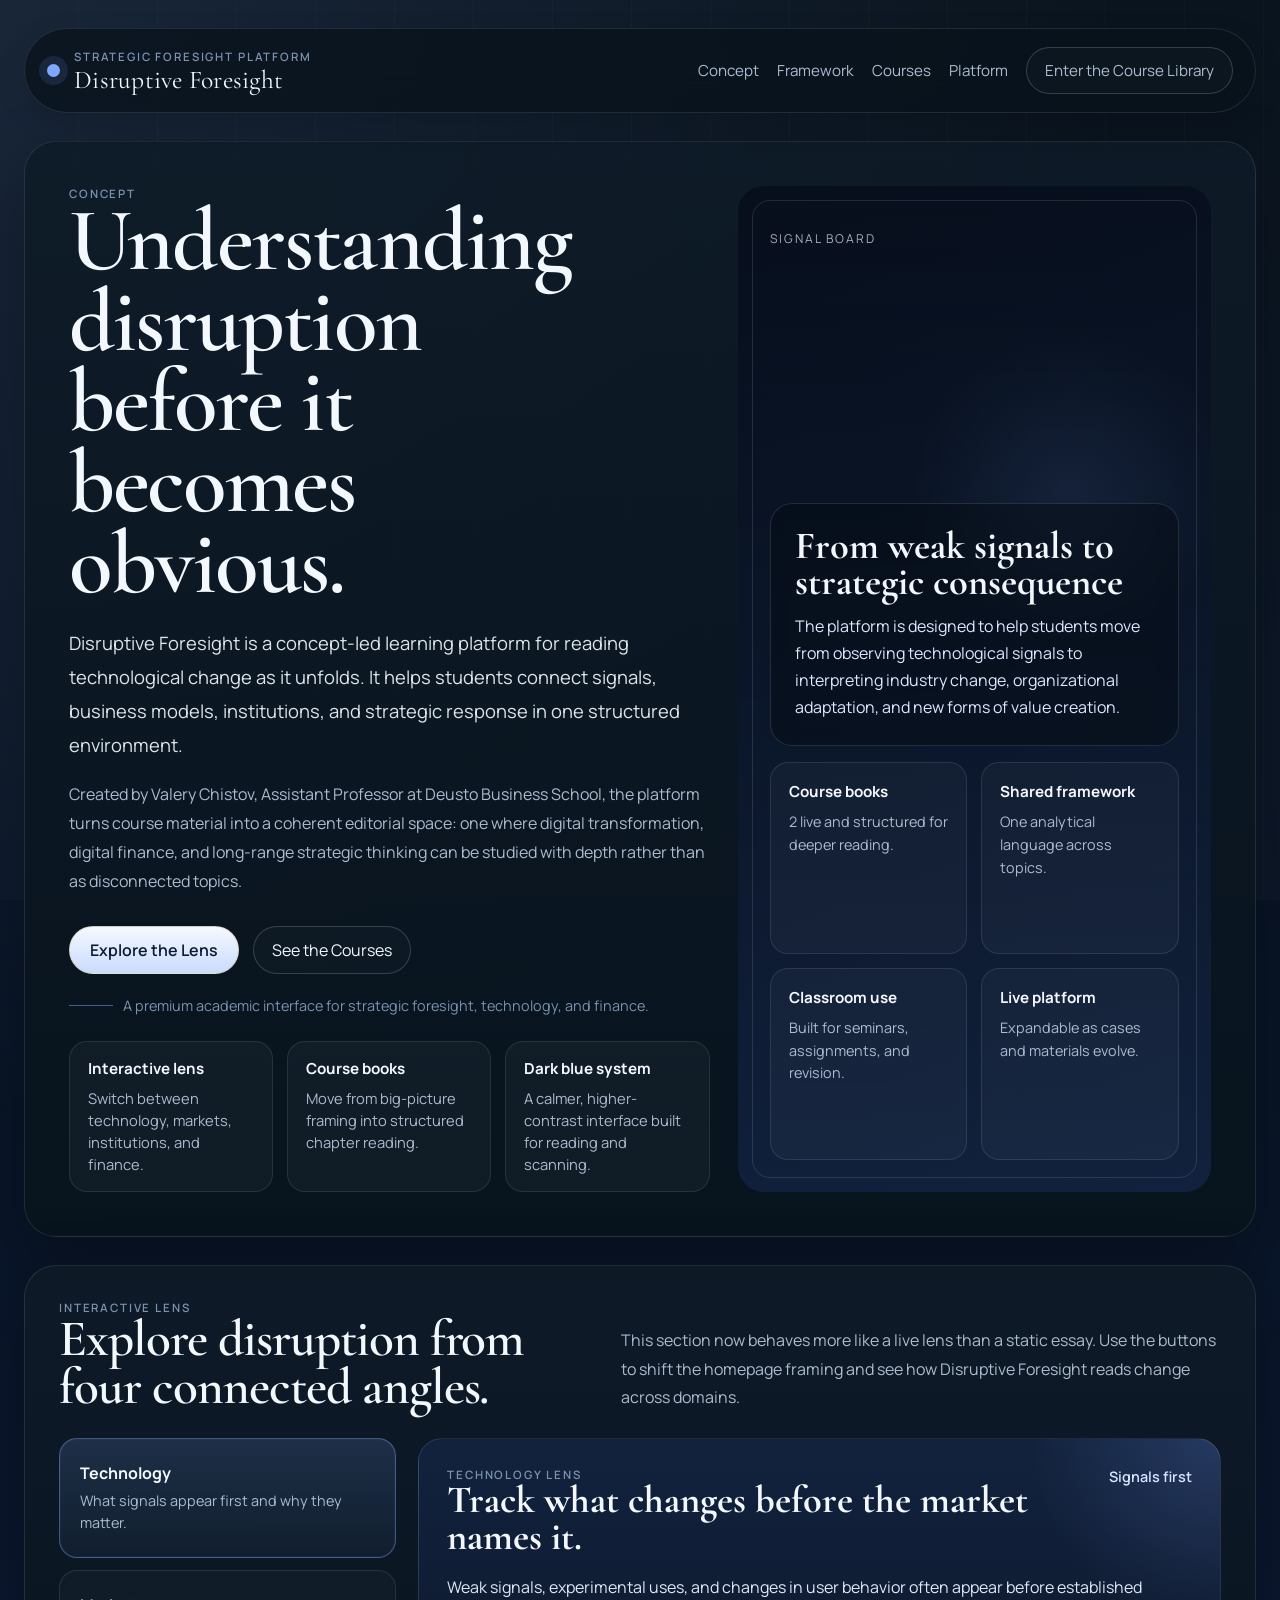
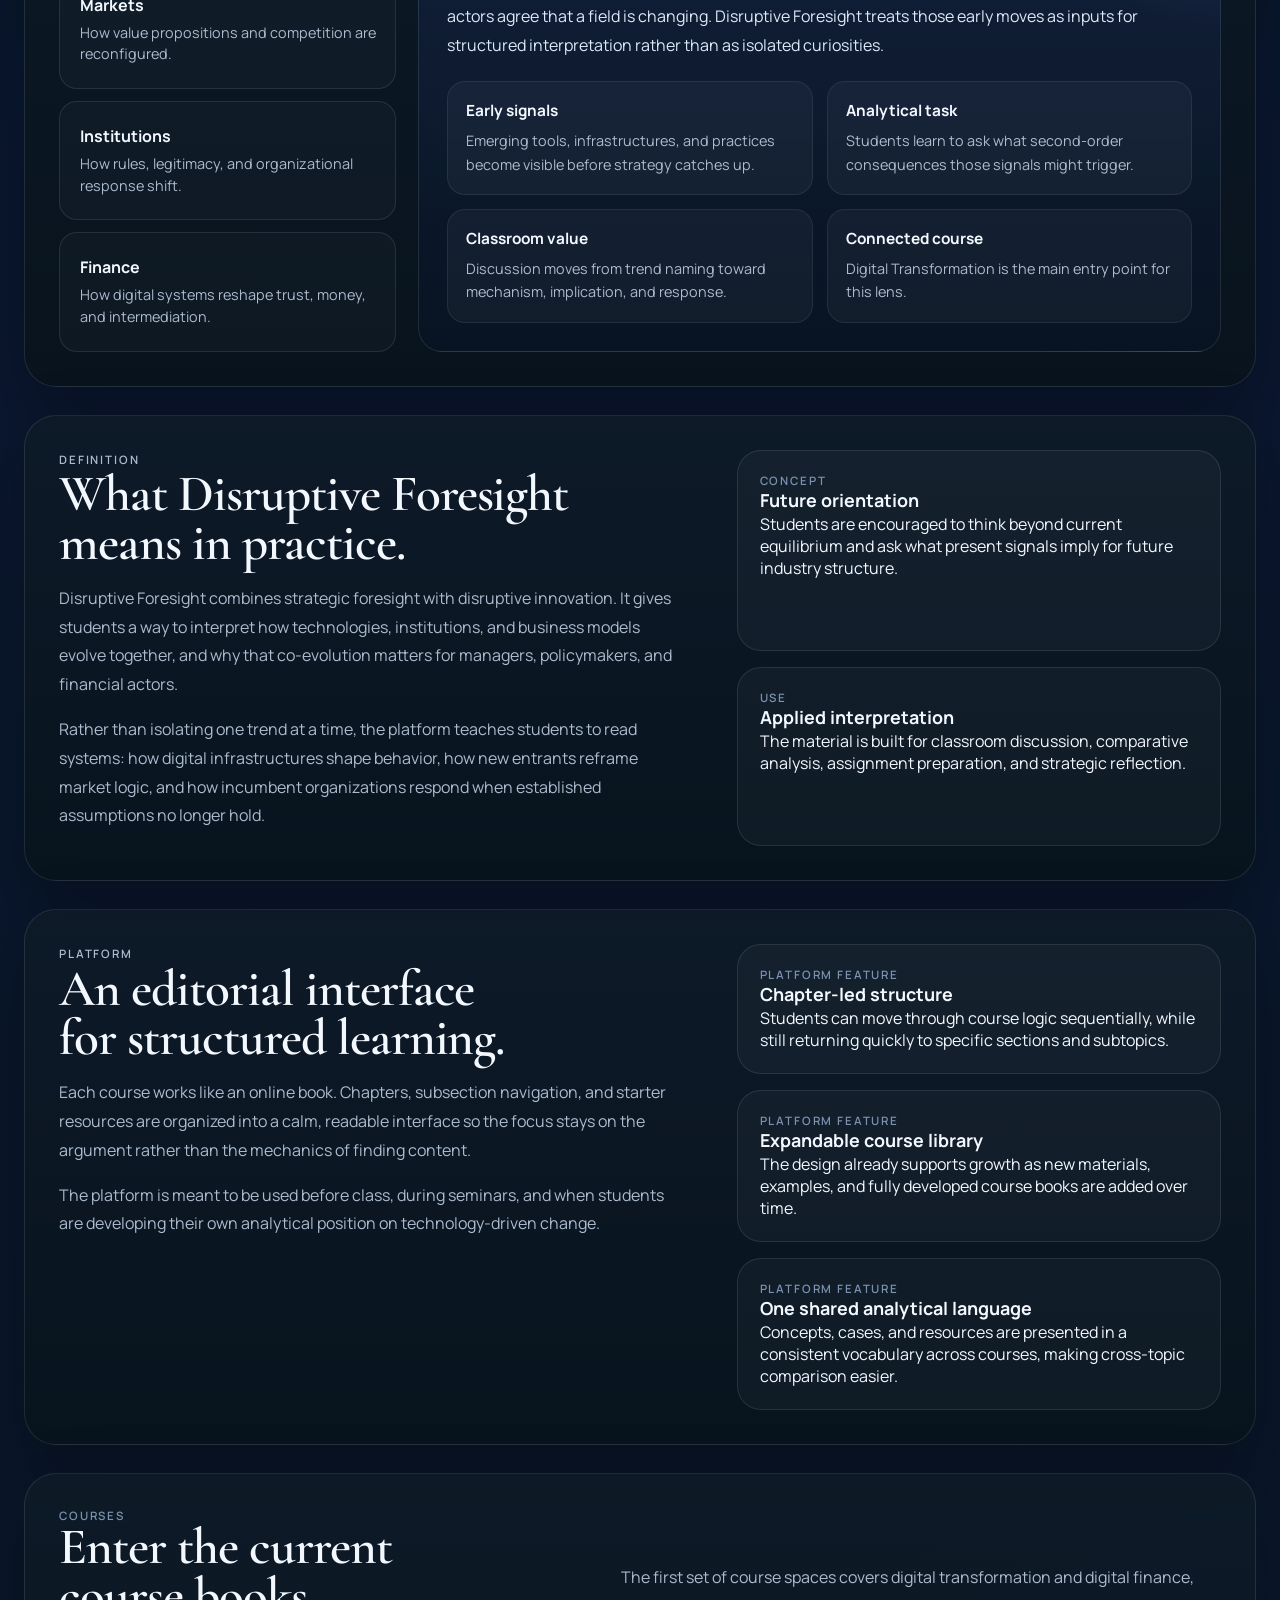
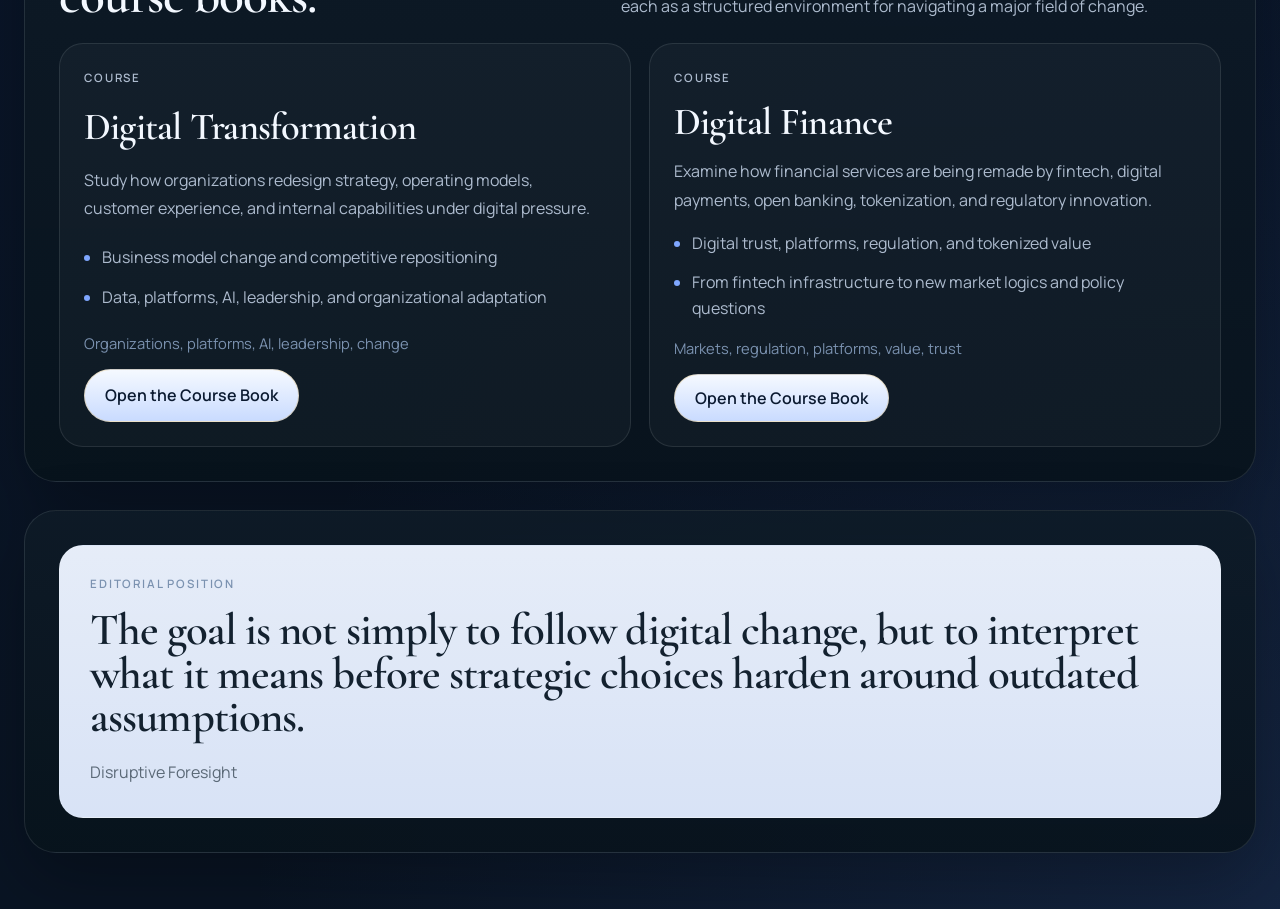
==== commit b1130a72: "Improve homepage interactivity and blue palette" ====
--- a/index.html
+++ b/index.html
@@ -35,7 +35,7 @@
       </nav>
     </header>
 
-    <main class="page-main">
+    <main class="page-main landing-shell">
       <section class="hero-editorial" id="concept">
         <div class="hero-copy">
           <p class="eyebrow">Concept</p>
@@ -52,17 +52,31 @@
             as disconnected topics.
           </p>
           <div class="hero-actions">
-            <a class="primary-button" href="#framework">Read the Framework</a>
+            <a class="primary-button" href="#interactive-lens">Explore the Lens</a>
             <a class="secondary-button" href="#courses">See the Courses</a>
           </div>
           <p class="hero-note">A premium academic interface for strategic foresight, technology, and finance.</p>
+          <div class="hero-badges" aria-label="Homepage highlights">
+            <div class="hero-badge">
+              <strong>Interactive lens</strong>
+              <span>Switch between technology, markets, institutions, and finance.</span>
+            </div>
+            <div class="hero-badge">
+              <strong>Course books</strong>
+              <span>Move from big-picture framing into structured chapter reading.</span>
+            </div>
+            <div class="hero-badge">
+              <strong>Dark blue system</strong>
+              <span>A calmer, higher-contrast interface built for reading and scanning.</span>
+            </div>
+          </div>
         </div>
 
         <aside class="hero-side" aria-label="Editorial framing">
           <div class="hero-frame">
-            <div class="hero-frame-content">
-              <p class="hero-frame-kicker">Platform Thesis</p>
-              <div class="hero-frame-card">
+            <div class="hero-frame-content signal-board">
+              <p class="hero-frame-kicker">Signal Board</p>
+              <div class="hero-frame-card signal-card-large">
                 <h2>From weak signals to strategic consequence</h2>
                 <p>
                   The platform is designed to help students move from observing technological
@@ -70,80 +84,97 @@
                   of value creation.
                 </p>
               </div>
-              <dl class="hero-mini-stats">
-                <div>
-                  <dt>2</dt>
-                  <dd>Course books currently live</dd>
+              <div class="signal-mini-grid">
+                <div class="signal-mini">
+                  <strong>Course books</strong>
+                  <span>2 live and structured for deeper reading.</span>
                 </div>
-                <div>
-                  <dt>1</dt>
-                  <dd>Integrated framework for change</dd>
+                <div class="signal-mini">
+                  <strong>Shared framework</strong>
+                  <span>One analytical language across topics.</span>
                 </div>
-                <div>
-                  <dt>Ongoing</dt>
-                  <dd>Examples, cases, and updates</dd>
+                <div class="signal-mini">
+                  <strong>Classroom use</strong>
+                  <span>Built for seminars, assignments, and revision.</span>
                 </div>
-              </dl>
+                <div class="signal-mini">
+                  <strong>Live platform</strong>
+                  <span>Expandable as cases and materials evolve.</span>
+                </div>
+              </div>
             </div>
           </div>
         </aside>
       </section>
 
-      <section class="story-grid-section" id="framework">
+      <section class="story-grid-section" id="interactive-lens">
         <div class="section-header">
           <div>
-            <p class="section-label">Framework</p>
-            <h2 class="section-heading">A curated lens on digital change.</h2>
+            <p class="section-label">Interactive Lens</p>
+            <h2 class="section-heading">Explore disruption from four connected angles.</h2>
           </div>
           <p class="section-text">
-            Disruptive Foresight organizes complexity into a sequence that can be taught, discussed,
-            and applied: signal, disruption, institutional response, and strategic repositioning.
+            This section now behaves more like a live lens than a static essay. Use the buttons to
+            shift the homepage framing and see how Disruptive Foresight reads change across domains.
           </p>
         </div>
 
-        <div class="story-grid">
-          <article class="story-card story-card-featured">
-            <p class="section-label">Featured Perspective</p>
-            <h2>Technology does not transform industries by itself.</h2>
-            <p>
-              It becomes transformative when it shifts the economics of coordination, rewrites how
-              value is produced, and forces institutions to react.
-            </p>
-            <footer>
-              <span>Strategic interpretation over trend watching</span>
-              <a class="text-link" href="#platform">How the platform works</a>
-            </footer>
+        <div class="interactive-section">
+          <div class="interactive-tabs" aria-label="Interactive categories">
+            <button class="interactive-tab is-active" type="button" data-lens="technology" aria-pressed="true">
+              <strong>Technology</strong>
+              <span>What signals appear first and why they matter.</span>
+            </button>
+            <button class="interactive-tab" type="button" data-lens="markets" aria-pressed="false">
+              <strong>Markets</strong>
+              <span>How value propositions and competition are reconfigured.</span>
+            </button>
+            <button class="interactive-tab" type="button" data-lens="institutions" aria-pressed="false">
+              <strong>Institutions</strong>
+              <span>How rules, legitimacy, and organizational response shift.</span>
+            </button>
+            <button class="interactive-tab" type="button" data-lens="finance" aria-pressed="false">
+              <strong>Finance</strong>
+              <span>How digital systems reshape trust, money, and intermediation.</span>
+            </button>
+          </div>
+
+          <article class="interactive-panel" aria-live="polite">
+            <div class="interactive-panel-header">
+              <div>
+                <p class="section-label" id="interactive-label">Technology Lens</p>
+                <h3 id="interactive-title">Track what changes before the market names it.</h3>
+              </div>
+              <span class="interactive-kicker" id="interactive-kicker">Signals first</span>
+            </div>
+            <p class="interactive-summary" id="interactive-summary">
+              Weak signals, experimental uses, and changes in user behavior often appear before
+              established actors agree that a field is changing. Disruptive Foresight treats those
+              early moves as inputs for structured interpretation rather than as isolated curiosities.
+            </p>
+            <div class="interactive-points" id="interactive-points">
+              <div class="interactive-point">
+                <strong>Early signals</strong>
+                <span>Emerging tools, infrastructures, and practices become visible before strategy catches up.</span>
+              </div>
+              <div class="interactive-point">
+                <strong>Analytical task</strong>
+                <span>Students learn to ask what second-order consequences those signals might trigger.</span>
+              </div>
+              <div class="interactive-point">
+                <strong>Classroom value</strong>
+                <span>Discussion moves from trend naming toward mechanism, implication, and response.</span>
+              </div>
+              <div class="interactive-point">
+                <strong>Connected course</strong>
+                <span>Digital Transformation is the main entry point for this lens.</span>
+              </div>
+            </div>
           </article>
-
-          <article class="story-card">
-            <p class="section-label">Signal</p>
-            <h3>Track what changes first</h3>
-            <p>
-              Weak signals, technological experiments, and early shifts in user behavior are used as
-              entry points for deeper analysis.
-            </p>
-            <footer>
-              <span>Technology, markets, behavior</span>
-              <a class="text-link" href="#courses">See where this appears in courses</a>
-            </footer>
-          </article>
-
-          <article class="story-card">
-            <p class="section-label">Response</p>
-            <h3>Study how organizations reposition</h3>
-            <p>
-              The focus is not only on invention, but on how firms, regulators, and industries adapt
-              under pressure.
-            </p>
-            <footer>
-              <span>Strategy, structure, regulation</span>
-              <a class="text-link" href="digital-finance.html">Open Digital Finance</a>
-            </footer>
-          </article>
-        </div>
-      </section>
-
-      <section class="definition-section">
+        </div>
+      </section>
+
+      <section class="definition-section" id="framework">
         <div class="definition-layout">
           <div class="definition-main">
             <p class="section-label">Definition</p>
@@ -247,6 +278,10 @@
               Study how organizations redesign strategy, operating models, customer experience, and
               internal capabilities under digital pressure.
             </p>
+            <ul class="course-card-list">
+              <li>Business model change and competitive repositioning</li>
+              <li>Data, platforms, AI, leadership, and organizational adaptation</li>
+            </ul>
             <footer>
               <span>Organizations, platforms, AI, leadership, change</span>
             </footer>
@@ -260,6 +295,10 @@
               Examine how financial services are being remade by fintech, digital payments, open
               banking, tokenization, and regulatory innovation.
             </p>
+            <ul class="course-card-list">
+              <li>Digital trust, platforms, regulation, and tokenized value</li>
+              <li>From fintech infrastructure to new market logics and policy questions</li>
+            </ul>
             <footer>
               <span>Markets, regulation, platforms, value, trust</span>
             </footer>
@@ -280,5 +319,6 @@
       </section>
     </main>
   </div>
+  <script src="assets/js/home.js"></script>
 </body>
 </html>
--- a/assets/css/style.css
+++ b/assets/css/style.css
@@ -2,17 +2,17 @@
   --bg: #08131c;
   --bg-soft: #0e1b27;
   --bg-elevated: rgba(13, 24, 35, 0.82);
-  --panel: rgba(248, 244, 237, 0.05);
-  --panel-strong: rgba(248, 244, 237, 0.08);
-  --surface-light: #f5f0e7;
-  --text: #f7f1e8;
-  --text-muted: #b1bcc7;
-  --text-subtle: #81909d;
+  --panel: rgba(242, 247, 255, 0.05);
+  --panel-strong: rgba(242, 247, 255, 0.08);
+  --surface-light: #edf4ff;
+  --text: #f3f8ff;
+  --text-muted: #adbbce;
+  --text-subtle: #7b92b0;
   --text-dark: #13212f;
-  --line: rgba(247, 241, 232, 0.1);
-  --line-strong: rgba(247, 241, 232, 0.18);
-  --accent: #d8b36a;
-  --accent-soft: rgba(216, 179, 106, 0.14);
+  --line: rgba(243, 248, 255, 0.1);
+  --line-strong: rgba(243, 248, 255, 0.18);
+  --accent: #7fa7ff;
+  --accent-soft: rgba(127, 167, 255, 0.16);
   --shadow: 0 26px 70px rgba(0, 0, 0, 0.28);
   --radius-xl: 32px;
   --radius-lg: 24px;
@@ -35,9 +35,9 @@
   font-family: "Manrope", "Avenir Next", "Segoe UI", sans-serif;
   color: var(--text);
   background:
-    radial-gradient(circle at top left, rgba(216, 179, 106, 0.08), transparent 26%),
-    radial-gradient(circle at bottom right, rgba(120, 136, 153, 0.12), transparent 24%),
-    linear-gradient(180deg, #07111a 0%, #0a1722 44%, #08131c 100%);
+    radial-gradient(circle at top left, rgba(127, 167, 255, 0.12), transparent 26%),
+    radial-gradient(circle at bottom right, rgba(79, 122, 214, 0.16), transparent 24%),
+    linear-gradient(180deg, #06101a 0%, #0a1730 44%, #091423 100%);
   overflow-x: hidden;
 }
 
@@ -120,7 +120,7 @@
   height: 13px;
   border-radius: 999px;
   background: var(--accent);
-  box-shadow: 0 0 0 8px rgba(216, 179, 106, 0.12);
+  box-shadow: 0 0 0 8px rgba(127, 167, 255, 0.12);
   flex: 0 0 auto;
 }
 
@@ -201,8 +201,8 @@
 .primary-button {
   padding: 12px 20px;
   border: 1px solid rgba(216, 179, 106, 0.36);
-  background: linear-gradient(180deg, #e3c48b 0%, #caa45f 100%);
-  color: #121d27;
+  background: linear-gradient(180deg, #f5f9ff 0%, #c9dbff 100%);
+  color: #0b1a31;
   font-weight: 600;
 }
 
@@ -326,7 +326,7 @@
   content: "";
   width: 44px;
   height: 1px;
-  background: rgba(216, 179, 106, 0.45);
+  background: rgba(127, 167, 255, 0.5);
 }
 
 .hero-side {
@@ -341,8 +341,8 @@
   border-radius: calc(var(--radius-xl) - 6px);
   background:
     linear-gradient(180deg, rgba(3, 7, 12, 0.55), rgba(3, 7, 12, 0.2)),
-    radial-gradient(circle at 70% 30%, rgba(216, 179, 106, 0.18), transparent 20%),
-    linear-gradient(160deg, #0d1721 0%, #162534 100%);
+    radial-gradient(circle at 70% 30%, rgba(127, 167, 255, 0.18), transparent 20%),
+    linear-gradient(160deg, #0b1830 0%, #15284a 100%);
   overflow: hidden;
 }
 
@@ -364,7 +364,7 @@
 }
 
 .hero-frame-kicker {
-  color: rgba(247, 241, 232, 0.68);
+  color: rgba(243, 248, 255, 0.68);
   text-transform: uppercase;
   letter-spacing: 0.16em;
   font-size: 0.76rem;
@@ -374,7 +374,7 @@
   max-width: 26rem;
   margin-top: auto;
   padding: 24px;
-  border: 1px solid rgba(247, 241, 232, 0.12);
+  border: 1px solid rgba(243, 248, 255, 0.12);
   border-radius: 22px;
   background: rgba(6, 12, 18, 0.46);
   backdrop-filter: blur(10px);
@@ -389,7 +389,7 @@
 
 .hero-frame-card p {
   margin: 0;
-  color: #d9e1e7;
+  color: #dce8ff;
   line-height: 1.75;
 }
 
@@ -401,7 +401,7 @@
 
 .hero-mini-stats div {
   padding: 16px 0 0;
-  border-top: 1px solid rgba(247, 241, 232, 0.12);
+  border-top: 1px solid rgba(243, 248, 255, 0.12);
 }
 
 .hero-mini-stats dt {
@@ -491,8 +491,8 @@
 .story-card-featured {
   background:
     linear-gradient(180deg, rgba(4, 9, 14, 0.55), rgba(4, 9, 14, 0.1)),
-    radial-gradient(circle at 85% 20%, rgba(216, 179, 106, 0.18), transparent 22%),
-    linear-gradient(155deg, #121f2b 0%, #0b1721 70%, #152230 100%);
+    radial-gradient(circle at 85% 20%, rgba(127, 167, 255, 0.22), transparent 22%),
+    linear-gradient(155deg, #0f1b34 0%, #0a1527 70%, #13203c 100%);
 }
 
 .story-card-featured h2 {
@@ -533,7 +533,7 @@
 .text-link {
   justify-content: flex-start;
   padding: 0;
-  color: #e9dcc0;
+  color: #d5e5ff;
   font-weight: 600;
 }
 
@@ -599,7 +599,7 @@
   gap: 18px;
   padding: 30px;
   background:
-    linear-gradient(180deg, rgba(245, 240, 231, 0.95), rgba(233, 228, 220, 0.94));
+    linear-gradient(180deg, rgba(237, 244, 255, 0.97), rgba(225, 236, 255, 0.96));
   color: var(--text-dark);
 }
 
@@ -670,7 +670,7 @@
 .sidebar-link.is-active,
 .chapter-link.is-active {
   border-color: rgba(216, 179, 106, 0.25);
-  background: linear-gradient(180deg, rgba(216, 179, 106, 0.11), rgba(216, 179, 106, 0.05));
+  background: linear-gradient(180deg, rgba(127, 167, 255, 0.16), rgba(127, 167, 255, 0.06));
   color: var(--text);
 }
 
@@ -711,7 +711,7 @@
   gap: 8px;
   margin: -4px 0 2px;
   padding-left: 12px;
-  border-left: 1px solid rgba(216, 179, 106, 0.18);
+  border-left: 1px solid rgba(127, 167, 255, 0.22);
 }
 
 .subchapter-link {
@@ -800,8 +800,8 @@
   padding: 34px;
   background:
     linear-gradient(180deg, rgba(5, 8, 12, 0.2), rgba(5, 8, 12, 0.65)),
-    radial-gradient(circle at 78% 24%, rgba(216, 179, 106, 0.18), transparent 18%),
-    linear-gradient(160deg, #162636 0%, #0d1823 60%, #101f2c 100%);
+    radial-gradient(circle at 78% 24%, rgba(127, 167, 255, 0.22), transparent 18%),
+    linear-gradient(160deg, #13264b 0%, #0d1830 60%, #102241 100%);
   display: flex;
   align-items: end;
 }
@@ -843,7 +843,7 @@
   width: 0;
   height: 100%;
   border-radius: inherit;
-  background: linear-gradient(90deg, #e2c585 0%, #cda864 100%);
+  background: linear-gradient(90deg, #b6d0ff 0%, #6f97f4 100%);
 }
 
 .progress-list {
@@ -871,7 +871,7 @@
 .progress-marker.is-complete {
   border-color: var(--accent);
   background: var(--accent);
-  box-shadow: 0 0 0 5px rgba(216, 179, 106, 0.12);
+  box-shadow: 0 0 0 5px rgba(127, 167, 255, 0.14);
 }
 
 .content-card-header {
@@ -893,9 +893,206 @@
   padding: 6px 10px;
   border-radius: 999px;
   background: var(--accent-soft);
-  color: #e4c991;
+  color: #d4e4ff;
   font-size: 0.8rem;
   font-weight: 600;
+}
+
+.landing-shell {
+  display: grid;
+  gap: 28px;
+}
+
+.hero-badges,
+.interactive-tabs,
+.interactive-points,
+.course-card-list,
+.signal-mini-grid {
+  display: grid;
+}
+
+.hero-badges {
+  grid-template-columns: repeat(3, minmax(0, 1fr));
+  gap: 14px;
+  margin-top: 26px;
+}
+
+.hero-badge {
+  padding: 16px 18px;
+  border: 1px solid var(--line);
+  border-radius: 18px;
+  background: rgba(255, 255, 255, 0.035);
+}
+
+.hero-badge strong {
+  display: block;
+  margin-bottom: 8px;
+  font-size: 0.95rem;
+  color: var(--text);
+}
+
+.hero-badge span {
+  color: var(--text-muted);
+  font-size: 0.92rem;
+  line-height: 1.5;
+}
+
+.signal-board {
+  display: grid;
+  gap: 16px;
+}
+
+.signal-card-large {
+  min-height: 240px;
+}
+
+.signal-card-large h2 {
+  margin: 0 0 12px;
+  font-family: "Cormorant Garamond", Georgia, serif;
+  font-size: clamp(2rem, 3vw, 3rem);
+  line-height: 0.95;
+}
+
+.signal-card-large p {
+  margin: 0;
+  color: #dce8ff;
+  line-height: 1.7;
+}
+
+.signal-mini-grid {
+  grid-template-columns: repeat(2, minmax(0, 1fr));
+  gap: 14px;
+}
+
+.signal-mini {
+  padding: 18px;
+  border: 1px solid var(--line);
+  border-radius: 18px;
+  background: rgba(255, 255, 255, 0.03);
+}
+
+.signal-mini strong {
+  display: block;
+  margin-bottom: 8px;
+  font-size: 0.95rem;
+}
+
+.signal-mini span {
+  color: var(--text-muted);
+  font-size: 0.9rem;
+  line-height: 1.5;
+}
+
+.interactive-section {
+  display: grid;
+  grid-template-columns: minmax(240px, 0.42fr) minmax(0, 1fr);
+  gap: 22px;
+}
+
+.interactive-tabs {
+  gap: 12px;
+}
+
+.interactive-tab {
+  width: 100%;
+  padding: 18px 18px 18px 20px;
+  border: 1px solid var(--line);
+  border-radius: 18px;
+  background: rgba(255, 255, 255, 0.025);
+  text-align: left;
+  color: var(--text-muted);
+}
+
+.interactive-tab strong {
+  display: block;
+  margin-bottom: 6px;
+  font-size: 1rem;
+  color: var(--text);
+}
+
+.interactive-tab span {
+  display: block;
+  font-size: 0.9rem;
+  line-height: 1.5;
+}
+
+.interactive-tab.is-active {
+  border-color: rgba(127, 167, 255, 0.4);
+  background: linear-gradient(180deg, rgba(127, 167, 255, 0.16), rgba(127, 167, 255, 0.05));
+  box-shadow: inset 0 0 0 1px rgba(255, 255, 255, 0.03);
+}
+
+.interactive-panel {
+  padding: 28px;
+  border: 1px solid var(--line);
+  border-radius: 24px;
+  background:
+    radial-gradient(circle at top right, rgba(127, 167, 255, 0.18), transparent 20%),
+    linear-gradient(180deg, rgba(20, 36, 67, 0.85), rgba(9, 20, 35, 0.92));
+}
+
+.interactive-panel-header {
+  display: flex;
+  align-items: start;
+  justify-content: space-between;
+  gap: 14px;
+  margin-bottom: 18px;
+}
+
+.interactive-panel-header h3 {
+  margin: 0;
+  font-family: "Cormorant Garamond", Georgia, serif;
+  font-size: clamp(2rem, 3vw, 3rem);
+  line-height: 0.95;
+}
+
+.interactive-kicker {
+  color: #d7e5ff;
+  font-size: 0.9rem;
+  font-weight: 600;
+  white-space: nowrap;
+}
+
+.interactive-summary {
+  margin: 0 0 22px;
+  color: #dde8f8;
+  line-height: 1.8;
+}
+
+.interactive-points {
+  grid-template-columns: repeat(2, minmax(0, 1fr));
+  gap: 14px;
+}
+
+.interactive-point {
+  padding: 18px;
+  border: 1px solid rgba(243, 248, 255, 0.08);
+  border-radius: 18px;
+  background: rgba(255, 255, 255, 0.04);
+}
+
+.interactive-point strong {
+  display: block;
+  margin-bottom: 8px;
+  font-size: 0.96rem;
+}
+
+.interactive-point span {
+  color: var(--text-muted);
+  font-size: 0.9rem;
+  line-height: 1.55;
+}
+
+.course-card-list {
+  gap: 12px;
+  margin: 0;
+  padding-left: 18px;
+  color: var(--text-muted);
+  line-height: 1.65;
+}
+
+.course-card-list li::marker {
+  color: var(--accent);
 }
 
 .is-collapsed .subsection-card:not(:first-child) {
@@ -921,7 +1118,14 @@
   .story-grid,
   .course-grid-home,
   .hero-mini-stats,
-  .spotlight-meta {
+  .spotlight-meta,
+  .hero-badges,
+  .signal-mini-grid,
+  .interactive-points {
+    grid-template-columns: 1fr;
+  }
+
+  .interactive-section {
     grid-template-columns: 1fr;
   }
 
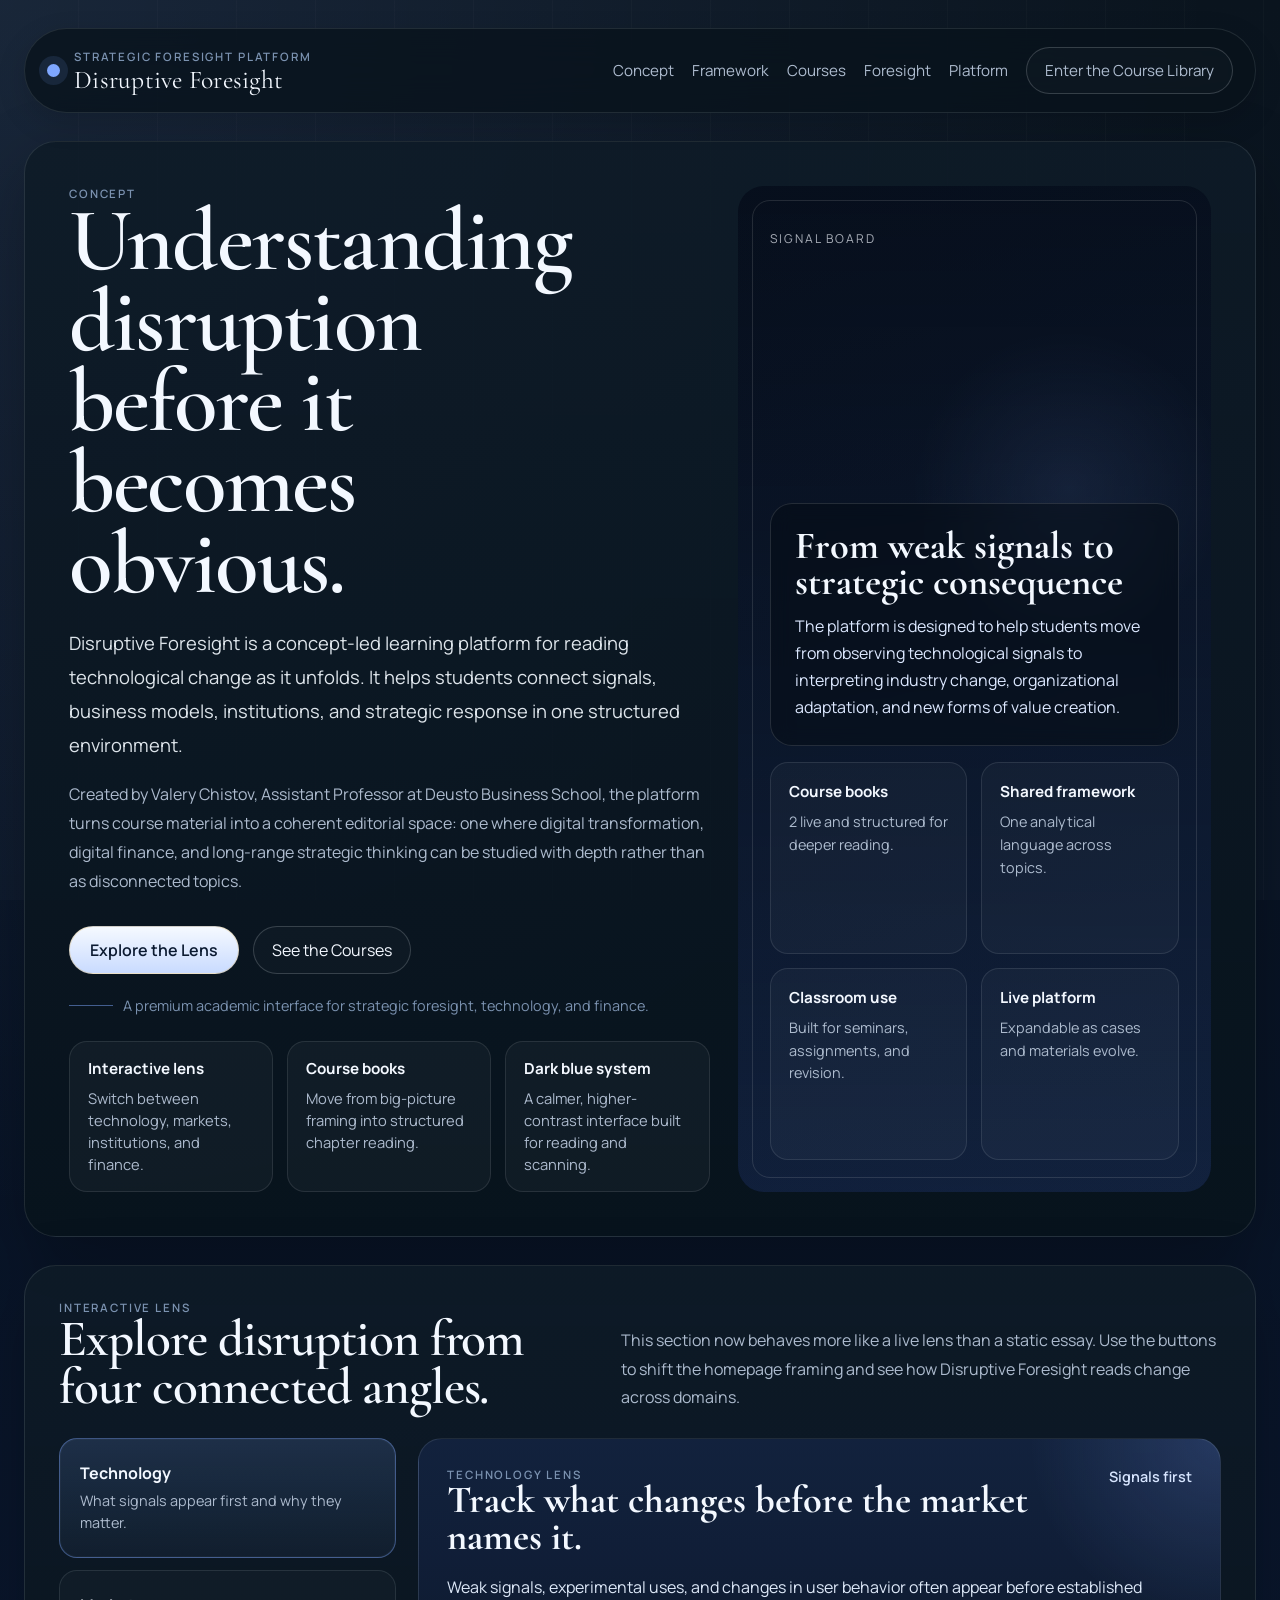
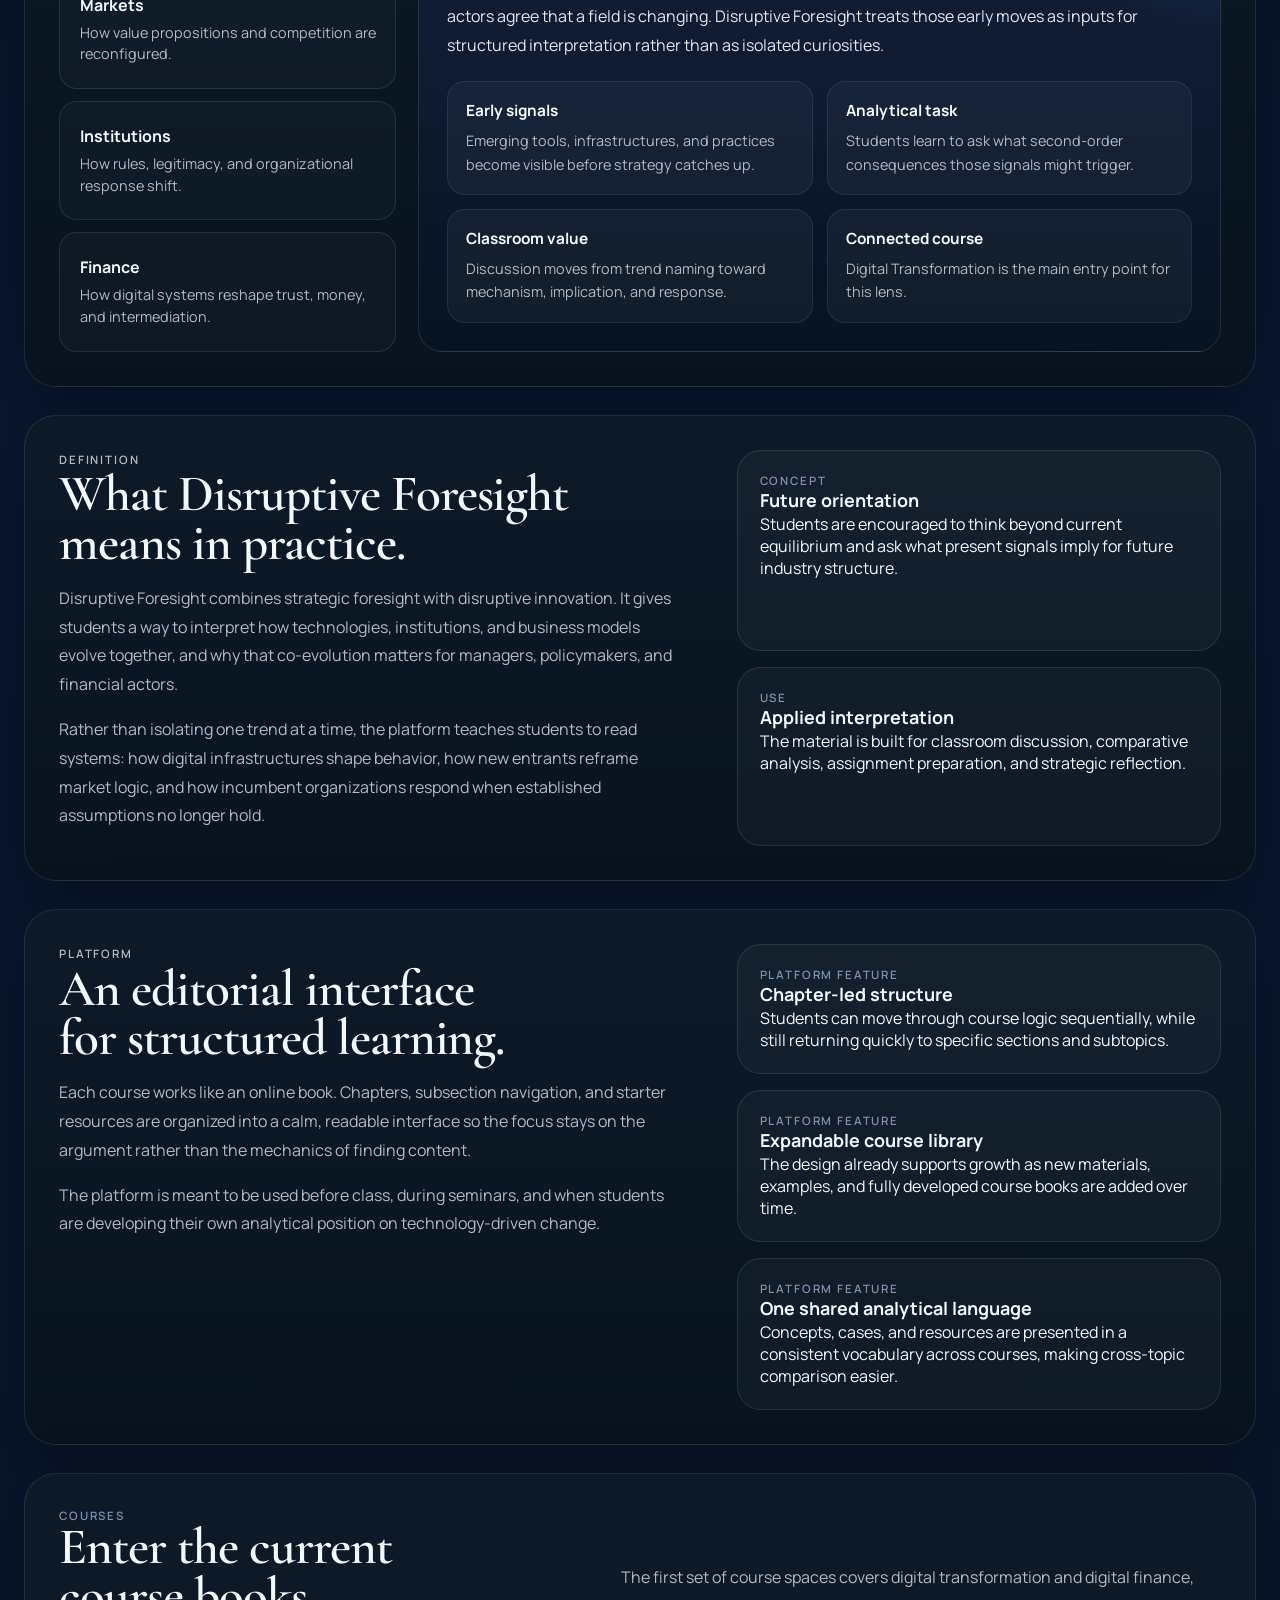
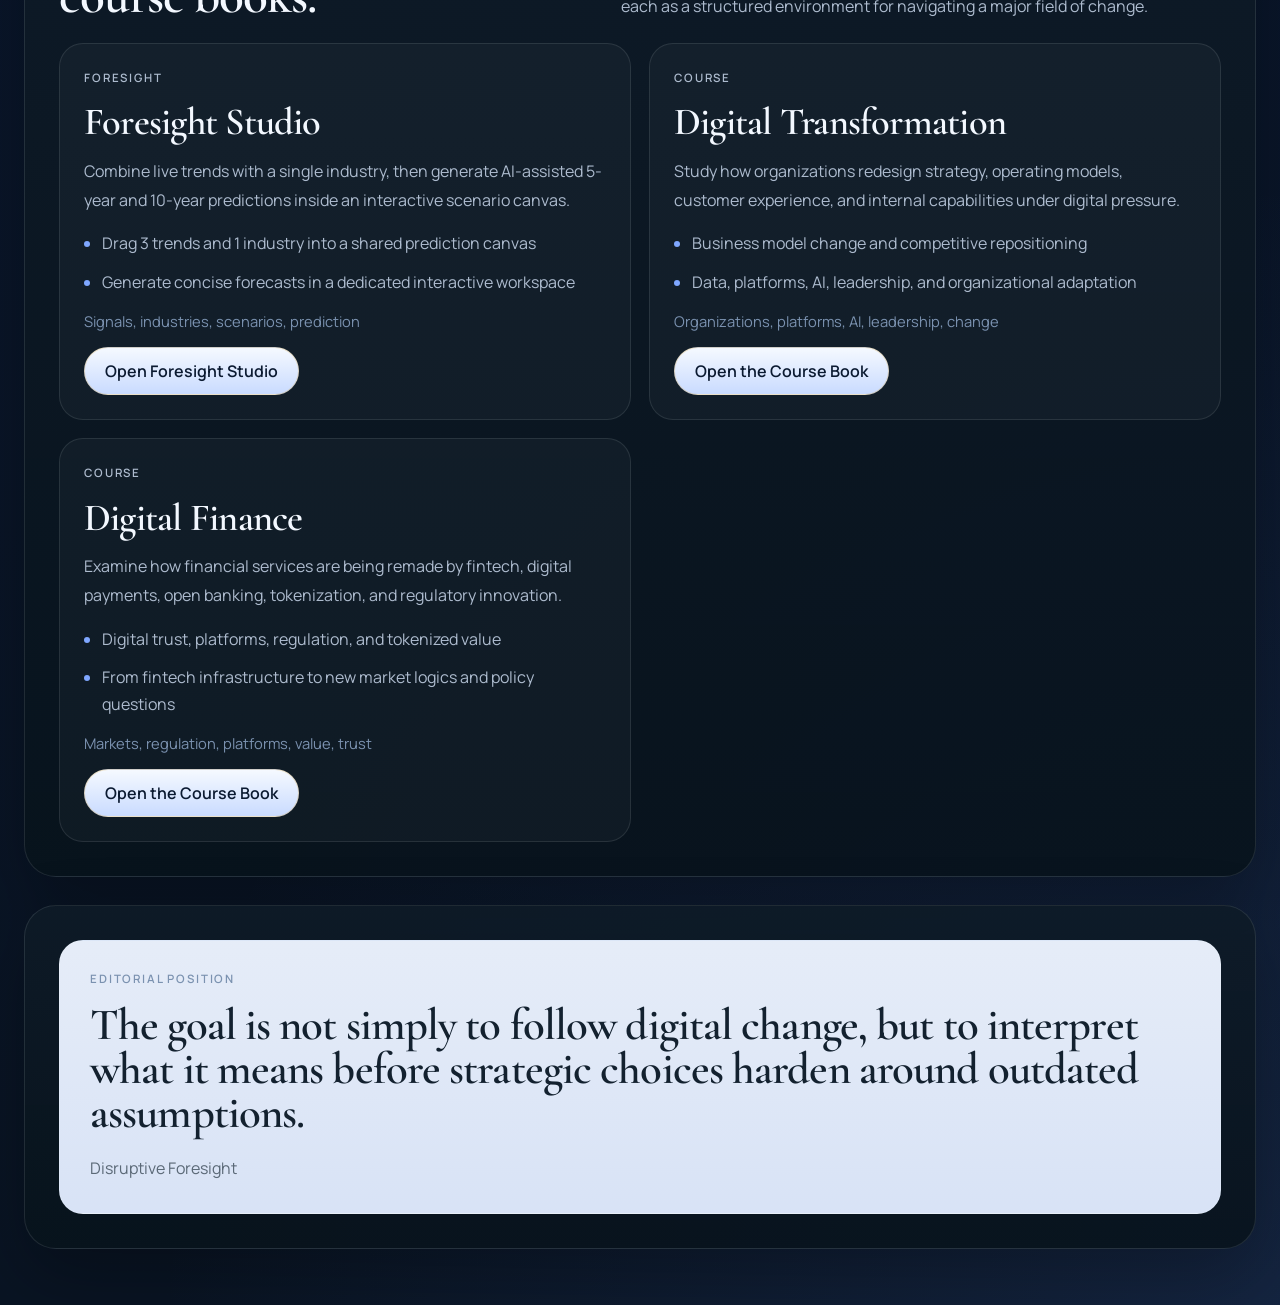
==== commit 2cb09c68: "Add interactive foresight studio" ====
--- a/index.html
+++ b/index.html
@@ -30,6 +30,7 @@
         <a href="#concept">Concept</a>
         <a href="#framework">Framework</a>
         <a href="#courses">Courses</a>
+        <a href="foresight.html">Foresight</a>
         <a href="#platform">Platform</a>
         <a class="nav-button" href="digital-transformation.html">Enter the Course Library</a>
       </nav>
@@ -272,6 +273,23 @@
 
         <div class="course-grid-home">
           <article class="course-card">
+            <p class="section-label">Foresight</p>
+            <h3>Foresight Studio</h3>
+            <p>
+              Combine live trends with a single industry, then generate AI-assisted 5-year and
+              10-year predictions inside an interactive scenario canvas.
+            </p>
+            <ul class="course-card-list">
+              <li>Drag 3 trends and 1 industry into a shared prediction canvas</li>
+              <li>Generate concise forecasts in a dedicated interactive workspace</li>
+            </ul>
+            <footer>
+              <span>Signals, industries, scenarios, prediction</span>
+            </footer>
+            <a class="primary-button" href="foresight.html">Open Foresight Studio</a>
+          </article>
+
+          <article class="course-card">
             <p class="section-label">Course</p>
             <h3>Digital Transformation</h3>
             <p>
--- a/assets/css/style.css
+++ b/assets/css/style.css
@@ -231,6 +231,15 @@
   outline-offset: 3px;
 }
 
+.primary-button:disabled,
+.secondary-button:disabled,
+.ghost-button:disabled,
+.nav-button:disabled {
+  opacity: 0.55;
+  cursor: not-allowed;
+  transform: none;
+}
+
 .page-main {
   display: grid;
   gap: 28px;
@@ -1103,10 +1112,336 @@
   display: none;
 }
 
+.text-link::after {
+  content: "->";
+}
+
+.foresight-main {
+  display: grid;
+  gap: 28px;
+}
+
+.foresight-hero,
+.foresight-workspace,
+.foresight-results {
+  border: 1px solid var(--line);
+  border-radius: var(--radius-xl);
+  background: linear-gradient(180deg, rgba(12, 24, 43, 0.9), rgba(8, 18, 34, 0.94));
+  box-shadow: var(--shadow);
+}
+
+.foresight-hero {
+  display: grid;
+  grid-template-columns: minmax(0, 1.1fr) minmax(300px, 0.9fr);
+  gap: 24px;
+  padding: 36px;
+}
+
+.foresight-hero-copy {
+  max-width: 700px;
+}
+
+.foresight-hero-copy h1,
+.foresight-canvas-header h2,
+.foresight-results h2,
+.result-card h3 {
+  margin: 0;
+  font-family: "Cormorant Garamond", Georgia, serif;
+  letter-spacing: -0.02em;
+}
+
+.foresight-hero-copy h1 {
+  font-size: clamp(3rem, 5vw, 5rem);
+  line-height: 0.9;
+}
+
+.foresight-hero-copy p,
+.foresight-api-copy p,
+.foresight-group p,
+.foresight-canvas-note,
+.foresight-status,
+.result-card p,
+.result-card li {
+  color: var(--text-muted);
+  line-height: 1.75;
+}
+
+.foresight-api-card {
+  display: grid;
+  gap: 16px;
+  padding: 24px;
+  border: 1px solid var(--line);
+  border-radius: 24px;
+  background:
+    radial-gradient(circle at top right, rgba(127, 167, 255, 0.22), transparent 24%),
+    linear-gradient(180deg, rgba(24, 41, 73, 0.92), rgba(10, 20, 37, 0.96));
+}
+
+.foresight-api-copy h2 {
+  margin: 0 0 10px;
+  font-size: clamp(1.9rem, 3vw, 2.8rem);
+  font-family: "Cormorant Garamond", Georgia, serif;
+}
+
+.foresight-api-form {
+  display: grid;
+  gap: 12px;
+}
+
+.foresight-api-form label {
+  color: var(--text);
+  font-size: 0.9rem;
+  font-weight: 600;
+}
+
+.foresight-api-form input {
+  width: 100%;
+  padding: 14px 16px;
+  border: 1px solid var(--line-strong);
+  border-radius: 16px;
+  background: rgba(255, 255, 255, 0.04);
+  color: var(--text);
+}
+
+.foresight-api-actions {
+  display: flex;
+  flex-wrap: wrap;
+  gap: 10px;
+}
+
+.foresight-helper {
+  margin: 0;
+  color: var(--text-subtle);
+  font-size: 0.88rem;
+}
+
+.foresight-workspace {
+  display: grid;
+  grid-template-columns: minmax(280px, 380px) minmax(0, 1fr);
+  gap: 22px;
+  padding: 28px;
+}
+
+.foresight-sidebar {
+  display: grid;
+  gap: 14px;
+  align-content: start;
+  max-height: 920px;
+  overflow-y: auto;
+  padding-right: 4px;
+}
+
+.foresight-group {
+  padding: 18px;
+  border: 1px solid var(--line);
+  border-radius: 22px;
+  background: rgba(255, 255, 255, 0.025);
+}
+
+.foresight-group h2 {
+  margin: 0 0 8px;
+  font-size: 1rem;
+}
+
+.foresight-group p {
+  margin: 0 0 14px;
+  font-size: 0.9rem;
+}
+
+.foresight-chip-list {
+  display: flex;
+  flex-wrap: wrap;
+  gap: 10px;
+}
+
+.foresight-chip {
+  padding: 10px 14px;
+  border: 1px solid rgba(243, 248, 255, 0.12);
+  border-radius: 999px;
+  background: rgba(255, 255, 255, 0.035);
+  color: var(--text);
+  font-size: 0.9rem;
+  cursor: grab;
+  transition: transform 0.2s ease, border-color 0.2s ease, background-color 0.2s ease;
+}
+
+.foresight-chip:hover,
+.foresight-chip:focus-visible {
+  transform: translateY(-1px);
+  border-color: rgba(127, 167, 255, 0.4);
+  background: rgba(127, 167, 255, 0.12);
+}
+
+.foresight-chip:active {
+  cursor: grabbing;
+}
+
+.foresight-chip.is-industry {
+  background: rgba(255, 255, 255, 0.055);
+}
+
+.foresight-canvas {
+  display: grid;
+  gap: 20px;
+  align-content: start;
+}
+
+.foresight-canvas-header {
+  display: flex;
+  justify-content: space-between;
+  align-items: start;
+  gap: 16px;
+}
+
+.foresight-canvas-header h2 {
+  font-size: clamp(2rem, 3vw, 3rem);
+  line-height: 0.94;
+}
+
+.foresight-canvas-note {
+  max-width: 52ch;
+  margin: 10px 0 0;
+}
+
+.foresight-canvas-frame {
+  min-height: 420px;
+  padding: 24px;
+  border: 1px dashed rgba(127, 167, 255, 0.35);
+  border-radius: 28px;
+  background:
+    radial-gradient(circle at top right, rgba(127, 167, 255, 0.14), transparent 18%),
+    linear-gradient(180deg, rgba(14, 26, 48, 0.96), rgba(8, 17, 30, 0.98));
+}
+
+.foresight-slot-grid {
+  display: grid;
+  grid-template-columns: repeat(2, minmax(0, 1fr));
+  gap: 16px;
+}
+
+.foresight-slot {
+  min-height: 120px;
+  padding: 18px;
+  border: 1px solid rgba(243, 248, 255, 0.1);
+  border-radius: 22px;
+  background: rgba(255, 255, 255, 0.03);
+}
+
+.foresight-slot.trend-slot {
+  min-height: 140px;
+}
+
+.foresight-slot.is-over {
+  border-color: rgba(127, 167, 255, 0.52);
+  background: rgba(127, 167, 255, 0.12);
+}
+
+.foresight-slot-header {
+  display: flex;
+  align-items: center;
+  justify-content: space-between;
+  gap: 12px;
+  margin-bottom: 14px;
+}
+
+.foresight-slot-header h3 {
+  margin: 0;
+  font-size: 1rem;
+}
+
+.foresight-slot-header span {
+  color: var(--text-subtle);
+  font-size: 0.82rem;
+}
+
+.foresight-slot-body {
+  display: grid;
+  gap: 10px;
+}
+
+.foresight-placeholder {
+  margin: 0;
+  color: var(--text-subtle);
+  font-size: 0.92rem;
+  line-height: 1.55;
+}
+
+.canvas-chip {
+  display: inline-flex;
+  align-items: center;
+  gap: 10px;
+  max-width: 100%;
+  padding: 10px 14px;
+  border: 1px solid rgba(127, 167, 255, 0.24);
+  border-radius: 999px;
+  background: rgba(127, 167, 255, 0.12);
+  color: var(--text);
+  font-size: 0.9rem;
+}
+
+.canvas-chip button {
+  width: 22px;
+  height: 22px;
+  border-radius: 999px;
+  background: rgba(255, 255, 255, 0.08);
+  color: var(--text);
+  line-height: 1;
+}
+
+.foresight-canvas-actions {
+  display: flex;
+  flex-wrap: wrap;
+  gap: 12px;
+}
+
+.foresight-status {
+  min-height: 1.5em;
+  margin: 0;
+}
+
+.foresight-status.is-error {
+  color: #ffb5b5;
+}
+
+.foresight-results {
+  display: grid;
+  gap: 18px;
+  padding: 28px;
+}
+
+.result-grid {
+  display: grid;
+  grid-template-columns: repeat(2, minmax(0, 1fr));
+  gap: 18px;
+}
+
+.result-card {
+  padding: 22px;
+  border: 1px solid var(--line);
+  border-radius: 24px;
+  background: rgba(255, 255, 255, 0.03);
+}
+
+.result-card h3 {
+  font-size: clamp(1.8rem, 3vw, 2.5rem);
+  line-height: 0.95;
+}
+
+.result-card ul {
+  margin: 16px 0 0;
+  padding-left: 18px;
+}
+
+.result-card li + li {
+  margin-top: 10px;
+}
+
 @media (max-width: 1180px) {
   .hero-editorial,
   .definition-layout,
   .method-layout,
+  .foresight-hero,
+  .foresight-workspace,
   .course-grid,
   .content-grid,
   .content-grid-wide,
@@ -1129,6 +1464,11 @@
     grid-template-columns: 1fr;
   }
 
+  .result-grid,
+  .foresight-slot-grid {
+    grid-template-columns: 1fr;
+  }
+
   .sidebar {
     position: static;
   }
@@ -1160,6 +1500,9 @@
   .method-section,
   .course-section,
   .quote-section,
+  .foresight-hero,
+  .foresight-workspace,
+  .foresight-results,
   .course-topbar,
   .content-card,
   .progress-card,
@@ -1202,4 +1545,10 @@
   .nav-button {
     width: 100%;
   }
-}
+
+  .foresight-canvas-header,
+  .foresight-slot-header {
+    flex-direction: column;
+    align-items: start;
+  }
+}
